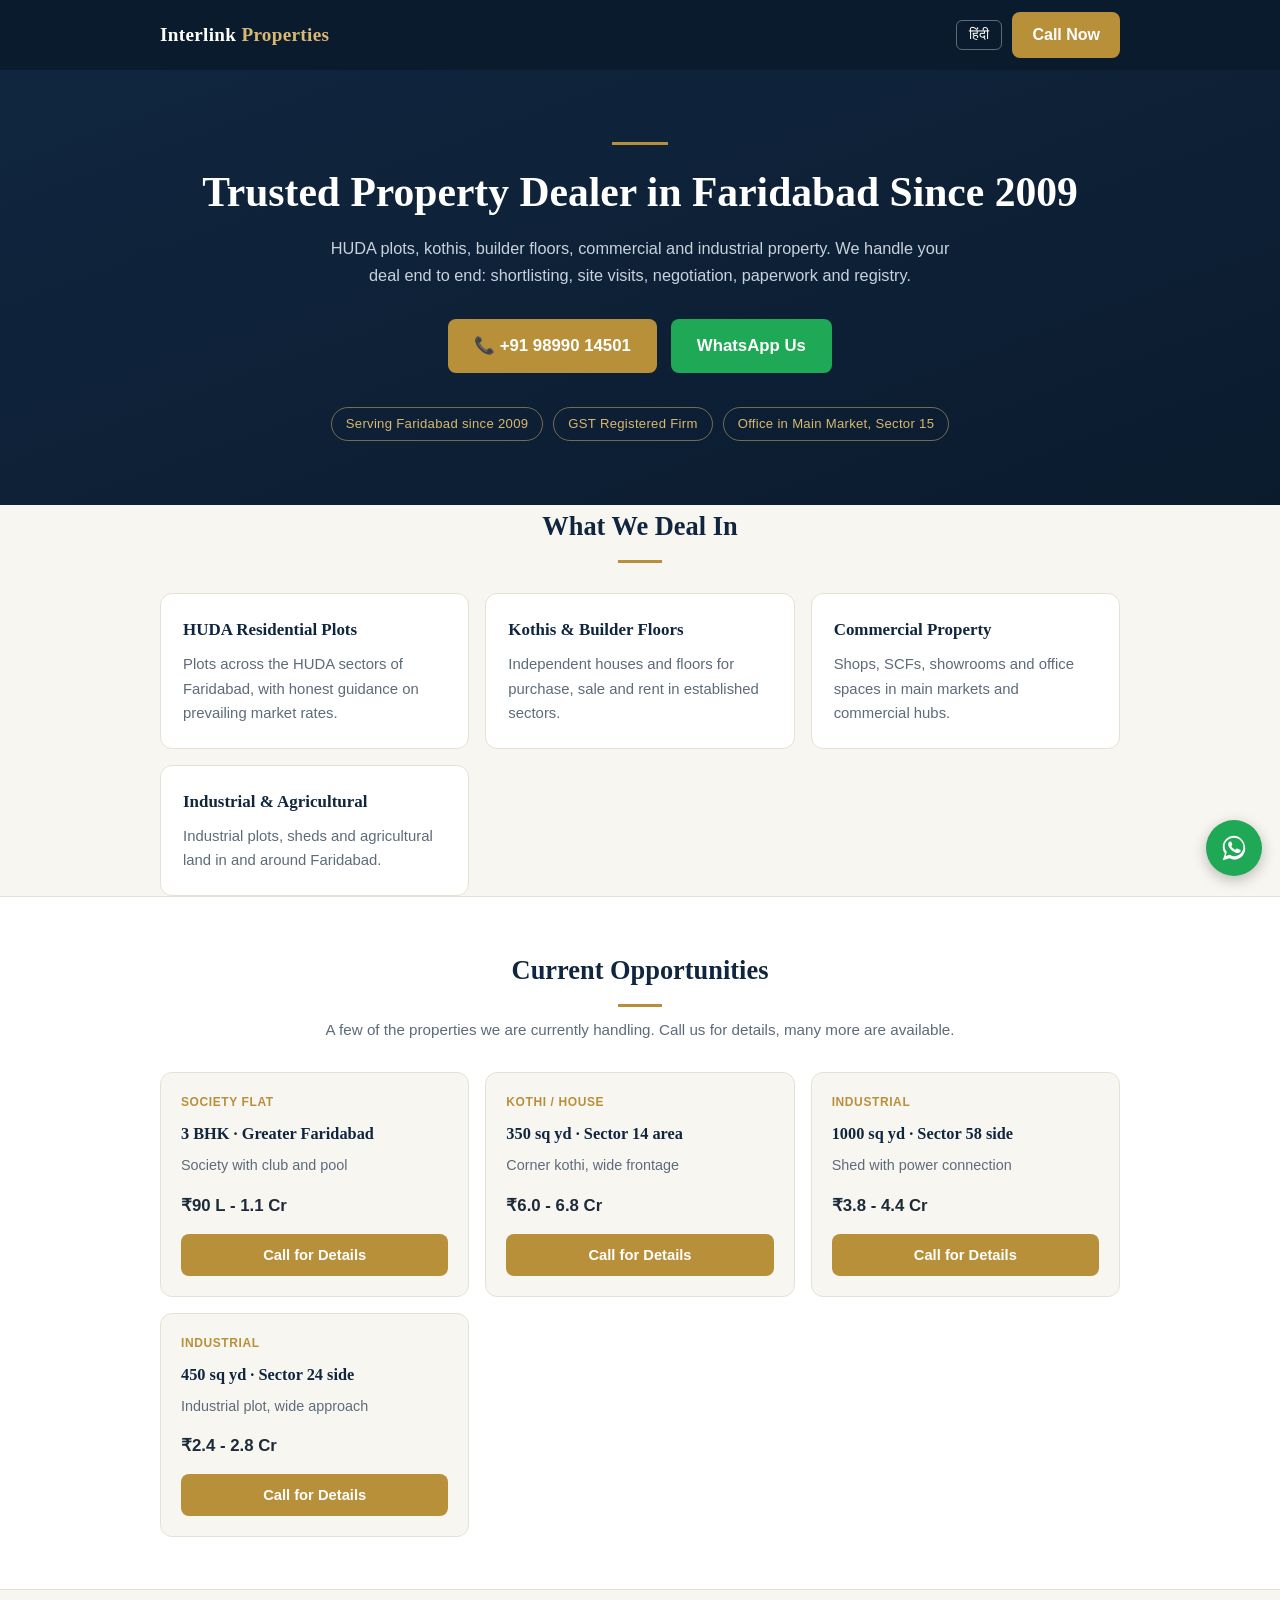
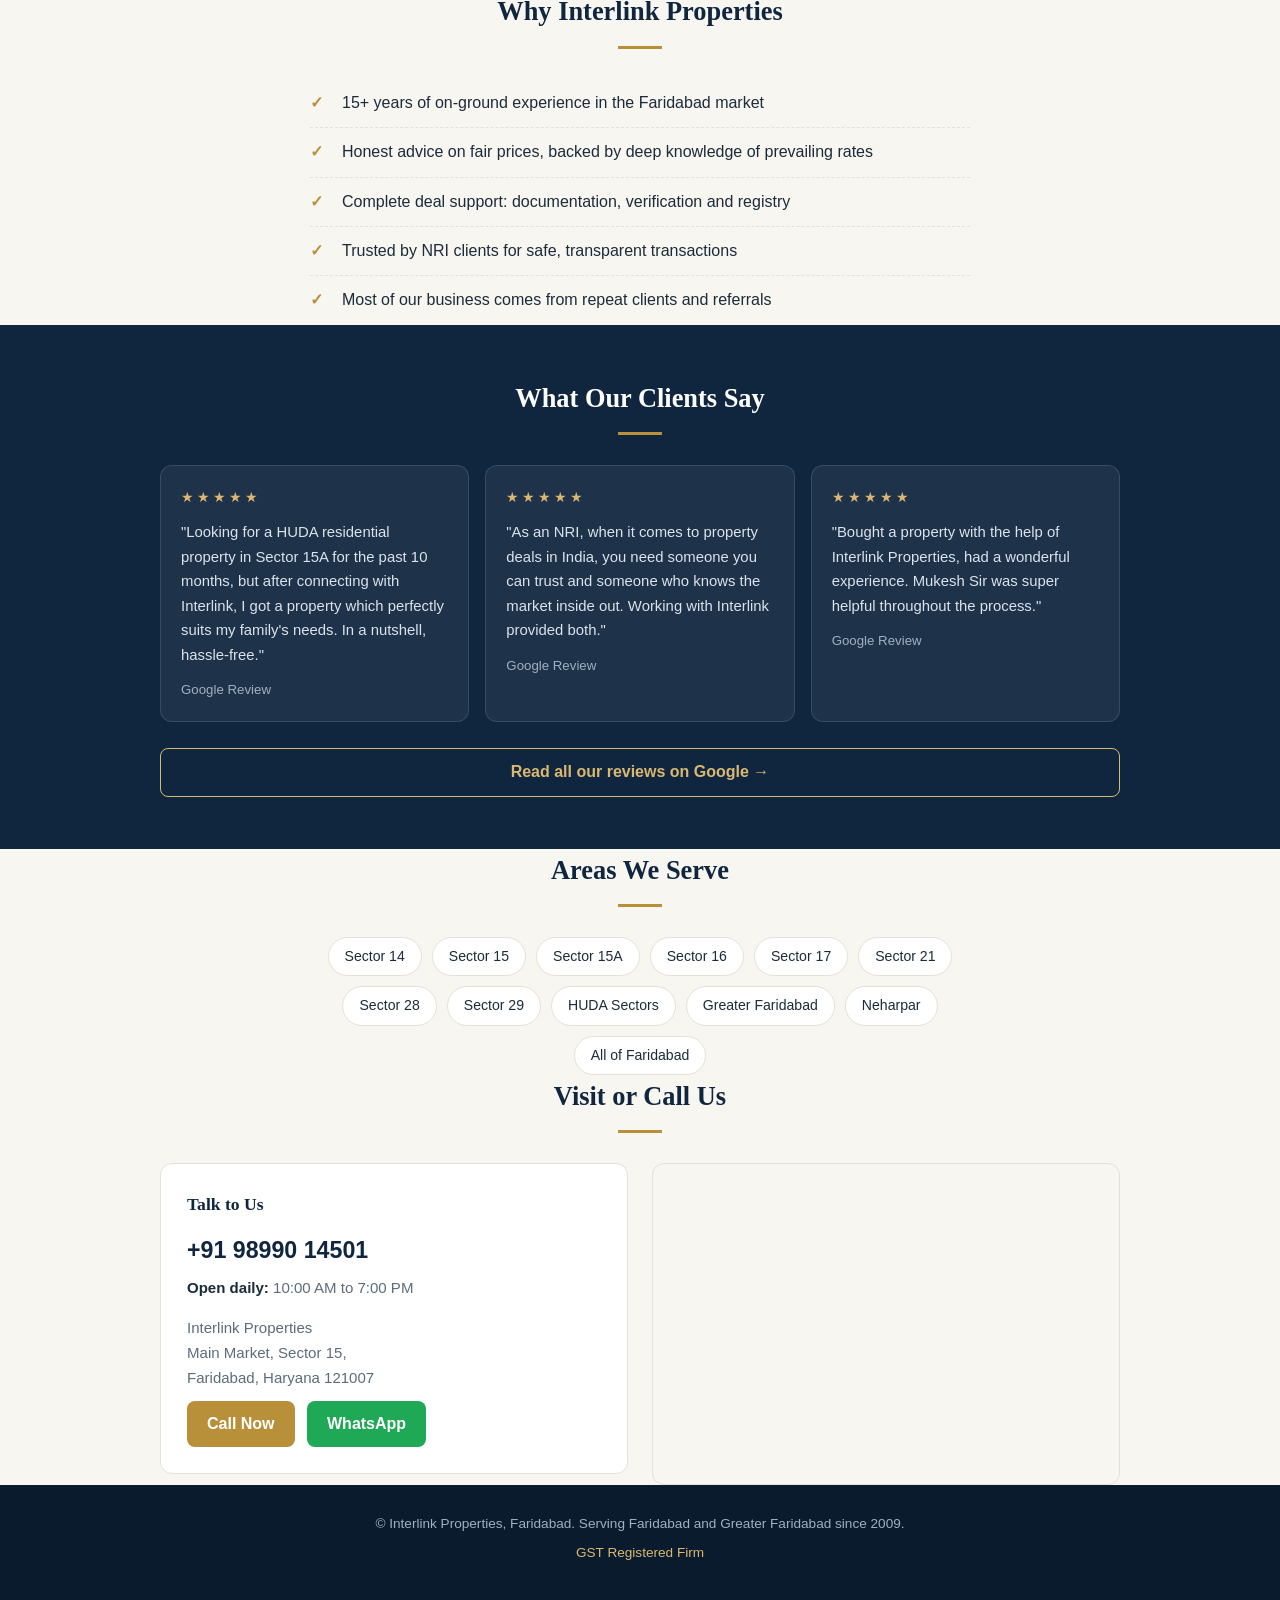
==== index.html @ 7ad45f89 "Add Interlink Properties landing page Static one-page site for the Faridabad property business, buil" ====
<!DOCTYPE html>
<html lang="en">
<head>
<meta charset="UTF-8">
<meta name="viewport" content="width=device-width, initial-scale=1.0">
<title>Interlink Properties | Trusted Property Dealer in Faridabad Since 2009</title>
<meta name="description" content="Interlink Properties, Main Market Sector 15, Faridabad. HUDA plots, kothis, builder floors, commercial and industrial property. Buying, selling and renting since 2009. Call +91 98990 14501.">
<script type="application/ld+json">
{
  "@context": "https://schema.org",
  "@type": "RealEstateAgent",
  "name": "Interlink Properties",
  "description": "Property dealer in Faridabad since 2009. HUDA plots, kothis, builder floors, commercial and industrial property.",
  "telephone": "+91-9899014501",
  "url": "https://interlinkproperties.in",
  "address": {
    "@type": "PostalAddress",
    "streetAddress": "Main Market, Sector 15",
    "addressLocality": "Faridabad",
    "addressRegion": "Haryana",
    "postalCode": "121007",
    "addressCountry": "IN"
  },
  "geo": { "@type": "GeoCoordinates", "latitude": 28.3880749, "longitude": 77.3139845 },
  "openingHours": "Mo-Su 10:00-19:00",
  "areaServed": "Faridabad",
  "foundingDate": "2009",
  "sameAs": [
    "https://www.facebook.com/InterlinkProp/",
    "https://www.google.com/maps/place/Interlink+Properties/@28.3880796,77.3114096,17z/data=!3m1!4b1!4m6!3m5!1s0x390cdc7d4375aaab:0xf8044a146d7694da!8m2!3d28.3880749!4d77.3139845!16s%2Fg%2F11l663hy3c"
  ]
}
</script>
<style>
  :root {
    --navy: #10263f;
    --navy-deep: #0b1b2e;
    --gold: #b9903a;
    --gold-soft: #d9b871;
    --bg: #f8f6f1;
    --card: #ffffff;
    --ink: #1c2b3a;
    --muted: #5d6b7a;
    --line: #e6e1d6;
    --wa: #1fa855;
  }
  * { margin: 0; padding: 0; box-sizing: border-box; }
  html { scroll-behavior: smooth; }
  body { font-family: -apple-system, BlinkMacSystemFont, "Segoe UI", Roboto, "Noto Sans", "Noto Sans Devanagari", sans-serif; color: var(--ink); background: var(--bg); line-height: 1.65; }
  h1, h2, h3, .brand { font-family: Georgia, "Times New Roman", "Noto Serif Devanagari", serif; }
  .wrap { max-width: 1000px; margin: 0 auto; padding: 0 20px; }

  /* Header */
  header.site { background: var(--navy-deep); padding: 12px 0; position: sticky; top: 0; z-index: 40; }
  header.site .wrap { display: flex; justify-content: space-between; align-items: center; gap: 10px; }
  .brand { color: #fff; font-size: 1.2rem; font-weight: 700; letter-spacing: 0.3px; }
  .brand span { color: var(--gold-soft); }
  .head-actions { display: flex; align-items: center; gap: 10px; }
  .lang-toggle { background: transparent; border: 1px solid rgba(255,255,255,0.35); color: #fff; border-radius: 6px; padding: 6px 12px; font-size: 0.85rem; cursor: pointer; }
  .lang-toggle:hover { border-color: var(--gold-soft); color: var(--gold-soft); }
  .btn { display: inline-block; text-decoration: none; font-weight: 600; border-radius: 8px; padding: 10px 20px; }
  .btn-gold { background: var(--gold); color: #fff; }
  .btn-gold:hover { background: #a67e2e; }
  .btn-outline { border: 1.5px solid var(--gold-soft); color: var(--gold-soft); }
  .btn-outline:hover { background: rgba(217,184,113,0.12); }
  .btn-wa { background: var(--wa); color: #fff; }
  .btn-wa:hover { background: #188a45; }

  /* Hero */
  .hero { background: linear-gradient(160deg, var(--navy) 0%, var(--navy-deep) 100%); color: #fff; padding: 72px 0 64px; text-align: center; }
  .hero .rule { width: 56px; height: 3px; background: var(--gold); margin: 0 auto 22px; }
  .hero h1 { font-size: clamp(1.7rem, 4.5vw, 2.6rem); line-height: 1.25; margin-bottom: 16px; font-weight: 700; }
  .hero p { color: #c8d2dd; max-width: 620px; margin: 0 auto 30px; font-size: 1.02rem; }
  .hero .cta-row { display: flex; gap: 14px; justify-content: center; flex-wrap: wrap; }
  .hero .cta-row .btn { font-size: 1.05rem; padding: 13px 26px; }
  .trust-chips { margin-top: 34px; display: flex; gap: 10px; justify-content: center; flex-wrap: wrap; }
  .chip { border: 1px solid rgba(217,184,113,0.5); color: var(--gold-soft); font-size: 0.82rem; padding: 5px 14px; border-radius: 999px; letter-spacing: 0.3px; }

  /* Sections */
  section { padding: 52px 0; }
  .sec-head { text-align: center; margin-bottom: 30px; }
  .sec-head h2 { font-size: 1.65rem; color: var(--navy); }
  .sec-head .rule { width: 44px; height: 3px; background: var(--gold); margin: 12px auto 0; }
  .sec-head p.sub { color: var(--muted); margin-top: 10px; font-size: 0.95rem; }

  .grid { display: grid; grid-template-columns: repeat(auto-fit, minmax(230px, 1fr)); gap: 16px; }
  .card { background: var(--card); border: 1px solid var(--line); border-radius: 12px; padding: 22px; }
  .card h3 { font-size: 1.06rem; margin-bottom: 8px; color: var(--navy); }
  .card p { font-size: 0.93rem; color: var(--muted); }

  /* Listings */
  .listings { background: var(--card); border-top: 1px solid var(--line); border-bottom: 1px solid var(--line); }
  .listing-card { background: var(--bg); border: 1px solid var(--line); border-radius: 12px; padding: 20px; display: flex; flex-direction: column; }
  .listing-card .tag { font-size: 0.75rem; font-weight: 700; letter-spacing: 0.6px; text-transform: uppercase; color: var(--gold); margin-bottom: 8px; }
  .listing-card h3 { font-size: 1.02rem; color: var(--navy); margin-bottom: 6px; }
  .listing-card .meta { font-size: 0.9rem; color: var(--muted); margin-bottom: 4px; }
  .listing-card .price { font-size: 1.05rem; font-weight: 700; color: var(--ink); margin: 10px 0 14px; }
  .listing-card .btn { margin-top: auto; text-align: center; font-size: 0.92rem; padding: 9px 14px; }

  /* Why us */
  .why ul { list-style: none; max-width: 660px; margin: 0 auto; }
  .why li { padding: 11px 0 11px 32px; position: relative; border-bottom: 1px dashed var(--line); }
  .why li:last-child { border-bottom: none; }
  .why li::before { content: "✓"; position: absolute; left: 0; color: var(--gold); font-weight: 700; }

  /* Reviews */
  .reviews { background: var(--navy); color: #fff; }
  .reviews .sec-head h2 { color: #fff; }
  .review-grid { display: grid; grid-template-columns: repeat(auto-fit, minmax(260px, 1fr)); gap: 16px; }
  .review { background: rgba(255,255,255,0.06); border: 1px solid rgba(255,255,255,0.12); border-radius: 12px; padding: 20px; font-size: 0.93rem; color: #dbe3ec; }
  .review .stars { color: var(--gold-soft); letter-spacing: 3px; margin-bottom: 10px; font-size: 0.9rem; }
  .review footer { margin-top: 12px; color: #9fb0c2; font-size: 0.83rem; }
  .reviews .all-link { display: block; text-align: center; margin-top: 26px; }

  /* Areas */
  .area-chips { display: flex; flex-wrap: wrap; gap: 10px; justify-content: center; max-width: 720px; margin: 0 auto; }
  .area-chips span { background: var(--card); border: 1px solid var(--line); border-radius: 999px; padding: 7px 16px; font-size: 0.88rem; color: var(--ink); }

  /* Contact */
  .contact-grid { display: grid; grid-template-columns: 1fr 1fr; gap: 24px; align-items: start; }
  @media (max-width: 720px) { .contact-grid { grid-template-columns: 1fr; } }
  .contact-card { background: var(--card); border: 1px solid var(--line); border-radius: 12px; padding: 26px; }
  .contact-card h3 { color: var(--navy); margin-bottom: 12px; font-size: 1.1rem; }
  .phone-big { font-size: 1.45rem; font-weight: 700; color: var(--navy); text-decoration: none; display: inline-block; margin-bottom: 6px; }
  .contact-card address { font-style: normal; color: var(--muted); font-size: 0.94rem; margin: 10px 0; }
  .hours { color: var(--muted); font-size: 0.94rem; margin-bottom: 16px; }
  .hours strong { color: var(--ink); }
  .map-frame { border: 1px solid var(--line); border-radius: 12px; overflow: hidden; }
  .map-frame iframe { display: block; width: 100%; height: 320px; border: 0; }

  /* Footer */
  footer.site-foot { background: var(--navy-deep); color: #9fb0c2; text-align: center; padding: 28px 0 40px; font-size: 0.85rem; }
  footer.site-foot .gst { color: var(--gold-soft); margin-top: 6px; }

  /* Floating WhatsApp */
  .wa-float { position: fixed; right: 18px; bottom: 84px; z-index: 50; width: 56px; height: 56px; border-radius: 50%; background: var(--wa); display: flex; align-items: center; justify-content: center; box-shadow: 0 4px 14px rgba(0,0,0,0.25); }
  .wa-float svg { width: 30px; height: 30px; fill: #fff; }
  @media (min-width: 721px) { .wa-float { bottom: 24px; } }

  /* Mobile sticky call bar */
  .sticky-bar { position: fixed; left: 0; right: 0; bottom: 0; z-index: 45; display: none; }
  @media (max-width: 720px) {
    .sticky-bar { display: flex; }
    body { padding-bottom: 58px; }
  }
  .sticky-bar a { flex: 1; text-align: center; padding: 15px 0; font-weight: 700; text-decoration: none; color: #fff; font-size: 0.98rem; }
  .sticky-bar .call { background: var(--navy); }
  .sticky-bar .wa { background: var(--wa); }
</style>
</head>
<body>

<header class="site">
  <div class="wrap">
    <div class="brand">Interlink <span>Properties</span></div>
    <div class="head-actions">
      <button class="lang-toggle" id="langToggle" aria-label="Switch language">हिंदी</button>
      <a class="btn btn-gold" href="tel:+919899014501" data-i18n="callNow">Call Now</a>
    </div>
  </div>
</header>

<section class="hero">
  <div class="wrap">
    <div class="rule"></div>
    <h1 data-i18n="heroTitle">Trusted Property Dealer in Faridabad Since 2009</h1>
    <p data-i18n="heroSub">HUDA plots, kothis, builder floors, commercial and industrial property. We handle your deal end to end: shortlisting, site visits, negotiation, paperwork and registry.</p>
    <div class="cta-row">
      <a class="btn btn-gold" href="tel:+919899014501">📞 +91 98990 14501</a>
      <a class="btn btn-wa" href="https://wa.me/919899014501?text=Hi%2C%20I%20am%20interested%20in%20a%20property%20in%20Faridabad." data-i18n="waBtn">WhatsApp Us</a>
    </div>
    <div class="trust-chips">
      <span class="chip" data-i18n="chipSince">Serving Faridabad since 2009</span>
      <span class="chip" data-i18n="chipGst">GST Registered Firm</span>
      <span class="chip" data-i18n="chipOffice">Office in Main Market, Sector 15</span>
    </div>
  </div>
</section>

<section class="wrap">
  <div class="sec-head">
    <h2 data-i18n="svcTitle">What We Deal In</h2>
    <div class="rule"></div>
  </div>
  <div class="grid">
    <div class="card"><h3 data-i18n="svc1">HUDA Residential Plots</h3><p data-i18n="svc1p">Plots across the HUDA sectors of Faridabad, with honest guidance on prevailing market rates.</p></div>
    <div class="card"><h3 data-i18n="svc2">Kothis &amp; Builder Floors</h3><p data-i18n="svc2p">Independent houses and floors for purchase, sale and rent in established sectors.</p></div>
    <div class="card"><h3 data-i18n="svc3">Commercial Property</h3><p data-i18n="svc3p">Shops, SCFs, showrooms and office spaces in main markets and commercial hubs.</p></div>
    <div class="card"><h3 data-i18n="svc4">Industrial &amp; Agricultural</h3><p data-i18n="svc4p">Industrial plots, sheds and agricultural land in and around Faridabad.</p></div>
  </div>
</section>

<section class="listings">
  <div class="wrap">
    <div class="sec-head">
      <h2 data-i18n="listTitle">Current Opportunities</h2>
      <div class="rule"></div>
      <p class="sub" data-i18n="listSub">A few of the properties we are currently handling. Call us for details, many more are available.</p>
    </div>
    <div class="grid" id="listingGrid">
      <noscript><p style="text-align:center;color:var(--muted)">Call +91 98990 14501 for our current properties.</p></noscript>
    </div>
  </div>
</section>

<section class="why wrap">
  <div class="sec-head">
    <h2 data-i18n="whyTitle">Why Interlink Properties</h2>
    <div class="rule"></div>
  </div>
  <ul>
    <li data-i18n="why1">15+ years of on-ground experience in the Faridabad market</li>
    <li data-i18n="why2">Honest advice on fair prices, backed by deep knowledge of prevailing rates</li>
    <li data-i18n="why3">Complete deal support: documentation, verification and registry</li>
    <li data-i18n="why4">Trusted by NRI clients for safe, transparent transactions</li>
    <li data-i18n="why5">Most of our business comes from repeat clients and referrals</li>
  </ul>
</section>

<section class="reviews">
  <div class="wrap">
    <div class="sec-head">
      <h2 data-i18n="revTitle">What Our Clients Say</h2>
      <div class="rule"></div>
    </div>
    <div class="review-grid">
      <div class="review">
        <div class="stars">★★★★★</div>
        <p>"Looking for a HUDA residential property in Sector 15A for the past 10 months, but after connecting with Interlink, I got a property which perfectly suits my family's needs. In a nutshell, hassle-free."</p>
        <footer data-i18n="revSrc">Google Review</footer>
      </div>
      <div class="review">
        <div class="stars">★★★★★</div>
        <p>"As an NRI, when it comes to property deals in India, you need someone you can trust and someone who knows the market inside out. Working with Interlink provided both."</p>
        <footer data-i18n="revSrc2">Google Review</footer>
      </div>
      <div class="review">
        <div class="stars">★★★★★</div>
        <p>"Bought a property with the help of Interlink Properties, had a wonderful experience. Mukesh Sir was super helpful throughout the process."</p>
        <footer data-i18n="revSrc3">Google Review</footer>
      </div>
    </div>
    <a class="all-link btn btn-outline" href="https://www.google.com/maps/place/Interlink+Properties/@28.3880796,77.3114096,17z/data=!3m1!4b1!4m6!3m5!1s0x390cdc7d4375aaab:0xf8044a146d7694da!8m2!3d28.3880749!4d77.3139845!16s%2Fg%2F11l663hy3c" data-i18n="revAll">Read all our reviews on Google →</a>
  </div>
</section>

<section class="wrap">
  <div class="sec-head">
    <h2 data-i18n="areaTitle">Areas We Serve</h2>
    <div class="rule"></div>
  </div>
  <div class="area-chips">
    <span>Sector 14</span><span>Sector 15</span><span>Sector 15A</span><span>Sector 16</span>
    <span>Sector 17</span><span>Sector 21</span><span>Sector 28</span><span>Sector 29</span>
    <span>HUDA Sectors</span><span data-i18n="areaGF">Greater Faridabad</span><span>Neharpar</span><span data-i18n="areaAll">All of Faridabad</span>
  </div>
</section>

<section class="wrap" id="contact">
  <div class="sec-head">
    <h2 data-i18n="conTitle">Visit or Call Us</h2>
    <div class="rule"></div>
  </div>
  <div class="contact-grid">
    <div class="contact-card">
      <h3 data-i18n="conTalk">Talk to Us</h3>
      <a class="phone-big" href="tel:+919899014501">+91 98990 14501</a>
      <div class="hours"><strong data-i18n="conHoursLbl">Open daily:</strong> <span data-i18n="conHours">10:00 AM to 7:00 PM</span></div>
      <address>
        Interlink Properties<br>
        Main Market, Sector 15,<br>
        Faridabad, Haryana 121007
      </address>
      <a class="btn btn-gold" href="tel:+919899014501" data-i18n="callNow2">Call Now</a>
      <a class="btn btn-wa" style="margin-left:8px" href="https://wa.me/919899014501?text=Hi%2C%20I%20am%20interested%20in%20a%20property%20in%20Faridabad." data-i18n="waBtn2">WhatsApp</a>
    </div>
    <div class="map-frame">
      <iframe title="Interlink Properties on Google Maps" loading="lazy" referrerpolicy="no-referrer-when-downgrade"
        src="https://maps.google.com/maps?q=Interlink%20Properties%20Sector%2015%20Faridabad&z=16&output=embed"></iframe>
    </div>
  </div>
</section>

<footer class="site-foot">
  <div class="wrap">
    <div data-i18n="footLine">© Interlink Properties, Faridabad. Serving Faridabad and Greater Faridabad since 2009.</div>
    <!-- Add GSTIN below once Himank provides it, e.g. GSTIN: 06XXXXX1234X1XX -->
    <div class="gst" data-i18n="footGst">GST Registered Firm</div>
  </div>
</footer>

<a class="wa-float" aria-label="Chat on WhatsApp" href="https://wa.me/919899014501?text=Hi%2C%20I%20am%20interested%20in%20a%20property%20in%20Faridabad.">
  <svg viewBox="0 0 32 32"><path d="M16 3C9.4 3 4 8.3 4 14.9c0 2.6.8 5 2.3 7L4 29l7.3-2.2c1.9 1 3.9 1.5 4.7 1.5 6.6 0 12-5.3 12-11.9S22.6 3 16 3zm0 21.8c-.7 0-2.5-.4-4.2-1.4l-.5-.3-4.3 1.3 1.3-4.1-.3-.5c-1.3-1.7-2-3.8-2-5.9C6 9.4 10.5 5 16 5s10 4.4 10 9.9-4.5 9.9-10 9.9zm5.5-7.4c-.3-.2-1.8-.9-2-1-.3-.1-.5-.2-.7.2-.2.3-.8 1-.9 1.1-.2.2-.3.2-.6.1-.3-.2-1.3-.5-2.4-1.5-.9-.8-1.5-1.8-1.7-2.1-.2-.3 0-.5.1-.6l.5-.6c.2-.2.2-.3.3-.5.1-.2 0-.4 0-.6-.1-.2-.7-1.7-1-2.3-.2-.6-.5-.5-.7-.5h-.6c-.2 0-.6.1-.9.4-.3.3-1.1 1.1-1.1 2.7s1.2 3.1 1.3 3.3c.2.2 2.3 3.6 5.7 5 .8.3 1.4.6 1.9.7.8.3 1.5.2 2.1.1.6-.1 1.8-.8 2.1-1.5.3-.7.3-1.3.2-1.5-.1-.1-.3-.2-.6-.4z"/></svg>
</a>

<div class="sticky-bar">
  <a class="call" href="tel:+919899014501" data-i18n="stickyCall">📞 Call Now</a>
  <a class="wa" href="https://wa.me/919899014501?text=Hi%2C%20I%20am%20interested%20in%20a%20property%20in%20Faridabad." data-i18n="stickyWa">WhatsApp</a>
</div>

<script>
// ---------- Listings ----------
// SAMPLE INVENTORY: replace these 20 entries with vague versions of real
// current listings before going live. Keep them non-identifiable on purpose:
// general area only, size and price as ranges, no plot numbers or exact roads.
const LISTINGS = [
  { t: "plot",  size: "250 sq yd",   area: "Sector 15 area",        price: "₹2.7 - 3.0 Cr",  hook_en: "Corner plot, park facing",            hook_hi: "कॉर्नर प्लॉट, पार्क के सामने" },
  { t: "plot",  size: "300 sq yd",   area: "Sector 16 area",        price: "₹3.2 - 3.6 Cr",  hook_en: "Wide road, east facing",              hook_hi: "चौड़ी सड़क, पूर्वमुखी" },
  { t: "plot",  size: "160 sq yd",   area: "Sector 21 area",        price: "₹1.4 - 1.6 Cr",  hook_en: "Near market and school",              hook_hi: "मार्केट और स्कूल के पास" },
  { t: "plot",  size: "500 sq yd",   area: "Sector 17 area",        price: "₹5.0 - 5.6 Cr",  hook_en: "Prime block, clear title",            hook_hi: "प्राइम ब्लॉक, साफ़ टाइटल" },
  { t: "plot",  size: "200 sq yd",   area: "Greater Faridabad",     price: "₹95 L - 1.1 Cr", hook_en: "Developing sector, good appreciation", hook_hi: "विकसित होता सेक्टर, अच्छी ग्रोथ" },
  { t: "kothi", size: "250 sq yd",   area: "Sector 15A area",       price: "₹4.2 - 4.8 Cr",  hook_en: "Well maintained, double storey",      hook_hi: "अच्छी हालत, डबल स्टोरी" },
  { t: "kothi", size: "350 sq yd",   area: "Sector 14 area",        price: "₹6.0 - 6.8 Cr",  hook_en: "Corner kothi, wide frontage",         hook_hi: "कॉर्नर कोठी, चौड़ा फ्रंट" },
  { t: "kothi", size: "160 sq yd",   area: "Sector 29 area",        price: "₹2.1 - 2.4 Cr",  hook_en: "Ready to move, near park",            hook_hi: "रेडी टू मूव, पार्क के पास" },
  { t: "floor", size: "3 BHK",       area: "Sector 15 area",        price: "₹1.1 - 1.3 Cr",  hook_en: "First floor, car parking",            hook_hi: "पहली मंज़िल, कार पार्किंग" },
  { t: "floor", size: "3 BHK",      area: "Sector 16 area",        price: "₹1.2 - 1.4 Cr",  hook_en: "New construction, lift",              hook_hi: "नया निर्माण, लिफ्ट" },
  { t: "floor", size: "2 BHK",       area: "Sector 21 area",        price: "₹70 - 85 L",     hook_en: "Gated street, sunny floor",           hook_hi: "गेटेड गली, हवादार फ्लोर" },
  { t: "flat",  size: "3 BHK",       area: "Greater Faridabad",     price: "₹90 L - 1.1 Cr", hook_en: "Society with club and pool",          hook_hi: "क्लब और पूल वाली सोसाइटी" },
  { t: "flat",  size: "2 BHK",       area: "Neharpar",              price: "₹55 - 65 L",     hook_en: "Ready possession, near school",       hook_hi: "रेडी पज़ेशन, स्कूल के पास" },
  { t: "shop",  size: "SCF",         area: "HUDA Market area",      price: "₹1.8 - 2.2 Cr",  hook_en: "Running market, good footfall",       hook_hi: "चालू मार्केट, अच्छी ग्राहकी" },
  { t: "shop",  size: "Booth",       area: "Sector 15 Market",      price: "₹80 - 95 L",     hook_en: "Main lane, rental income",            hook_hi: "मेन लेन, किराया आय" },
  { t: "shop",  size: "Showroom",    area: "Mathura Road side",     price: "₹3.5 - 4.0 Cr",  hook_en: "Highway visibility",                  hook_hi: "हाईवे से दिखने वाला" },
  { t: "ind",   size: "450 sq yd",   area: "Sector 24 side",        price: "₹2.4 - 2.8 Cr",  hook_en: "Industrial plot, wide approach",      hook_hi: "इंडस्ट्रियल प्लॉट, चौड़ा रास्ता" },
  { t: "ind",   size: "1000 sq yd",  area: "Sector 58 side",        price: "₹3.8 - 4.4 Cr",  hook_en: "Shed with power connection",          hook_hi: "बिजली कनेक्शन के साथ शेड" },
  { t: "rent",  size: "3 BHK floor", area: "Sector 15 area",        price: "₹28 - 34 K/mo",  hook_en: "Family floor, near market",           hook_hi: "फैमिली फ्लोर, मार्केट के पास" },
  { t: "rent",  size: "Shop",        area: "Sector 28 Metro side",  price: "₹45 - 60 K/mo",  hook_en: "Near metro station",                  hook_hi: "मेट्रो स्टेशन के पास" }
];

const TYPE_LABELS = {
  plot:  { en: "HUDA Residential Plot", hi: "हुडा रिहायशी प्लॉट" },
  kothi: { en: "Kothi / House",         hi: "कोठी / मकान" },
  floor: { en: "Builder Floor",         hi: "बिल्डर फ्लोर" },
  flat:  { en: "Society Flat",          hi: "सोसाइटी फ्लैट" },
  shop:  { en: "Commercial",            hi: "कमर्शियल" },
  ind:   { en: "Industrial",            hi: "इंडस्ट्रियल" },
  rent:  { en: "For Rent",              hi: "किराये के लिए" }
};

// ---------- Translations ----------
const I18N = {
  en: {
    callNow: "Call Now", callNow2: "Call Now", waBtn: "WhatsApp Us", waBtn2: "WhatsApp",
    heroTitle: "Trusted Property Dealer in Faridabad Since 2009",
    heroSub: "HUDA plots, kothis, builder floors, commercial and industrial property. We handle your deal end to end: shortlisting, site visits, negotiation, paperwork and registry.",
    chipSince: "Serving Faridabad since 2009", chipGst: "GST Registered Firm", chipOffice: "Office in Main Market, Sector 15",
    svcTitle: "What We Deal In",
    svc1: "HUDA Residential Plots", svc1p: "Plots across the HUDA sectors of Faridabad, with honest guidance on prevailing market rates.",
    svc2: "Kothis & Builder Floors", svc2p: "Independent houses and floors for purchase, sale and rent in established sectors.",
    svc3: "Commercial Property", svc3p: "Shops, SCFs, showrooms and office spaces in main markets and commercial hubs.",
    svc4: "Industrial & Agricultural", svc4p: "Industrial plots, sheds and agricultural land in and around Faridabad.",
    listTitle: "Current Opportunities",
    listSub: "A few of the properties we are currently handling. Call us for details, many more are available.",
    listCta: "Call for Details",
    whyTitle: "Why Interlink Properties",
    why1: "15+ years of on-ground experience in the Faridabad market",
    why2: "Honest advice on fair prices, backed by deep knowledge of prevailing rates",
    why3: "Complete deal support: documentation, verification and registry",
    why4: "Trusted by NRI clients for safe, transparent transactions",
    why5: "Most of our business comes from repeat clients and referrals",
    revTitle: "What Our Clients Say", revSrc: "Google Review", revSrc2: "Google Review", revSrc3: "Google Review",
    revAll: "Read all our reviews on Google →",
    areaTitle: "Areas We Serve", areaGF: "Greater Faridabad", areaAll: "All of Faridabad",
    conTitle: "Visit or Call Us", conTalk: "Talk to Us", conHoursLbl: "Open daily:", conHours: "10:00 AM to 7:00 PM",
    footLine: "© Interlink Properties, Faridabad. Serving Faridabad and Greater Faridabad since 2009.",
    footGst: "GST Registered Firm",
    stickyCall: "📞 Call Now", stickyWa: "WhatsApp"
  },
  hi: {
    callNow: "अभी कॉल करें", callNow2: "अभी कॉल करें", waBtn: "व्हाट्सऐप करें", waBtn2: "व्हाट्सऐप",
    heroTitle: "फरीदाबाद में 2009 से भरोसेमंद प्रॉपर्टी डीलर",
    heroSub: "हुडा प्लॉट, कोठी, बिल्डर फ्लोर, कमर्शियल और इंडस्ट्रियल प्रॉपर्टी। शॉर्टलिस्टिंग से लेकर साइट विज़िट, मोल-भाव, कागज़ात और रजिस्ट्री तक, आपकी डील की पूरी ज़िम्मेदारी हमारी।",
    chipSince: "2009 से फरीदाबाद की सेवा में", chipGst: "GST रजिस्टर्ड फर्म", chipOffice: "ऑफिस: मेन मार्केट, सेक्टर 15",
    svcTitle: "हम क्या करते हैं",
    svc1: "हुडा रिहायशी प्लॉट", svc1p: "फरीदाबाद के हुडा सेक्टरों में प्लॉट, बाज़ार भाव की सही और ईमानदार सलाह के साथ।",
    svc2: "कोठी और बिल्डर फ्लोर", svc2p: "जाने-माने सेक्टरों में मकान और फ्लोर, खरीदने, बेचने और किराये के लिए।",
    svc3: "कमर्शियल प्रॉपर्टी", svc3p: "मेन मार्केट और कमर्शियल हब में दुकानें, SCF, शोरूम और ऑफिस स्पेस।",
    svc4: "इंडस्ट्रियल और एग्रीकल्चरल", svc4p: "फरीदाबाद और आसपास इंडस्ट्रियल प्लॉट, शेड और कृषि भूमि।",
    listTitle: "उपलब्ध प्रॉपर्टी",
    listSub: "कुछ प्रॉपर्टी जो अभी हमारे पास हैं। जानकारी के लिए कॉल करें, और भी कई उपलब्ध हैं।",
    listCta: "जानकारी के लिए कॉल करें",
    whyTitle: "इंटरलिंक प्रॉपर्टीज़ ही क्यों",
    why1: "फरीदाबाद मार्केट में 15+ साल का ज़मीनी अनुभव",
    why2: "बाज़ार भाव की गहरी समझ के साथ सही कीमत की ईमानदार सलाह",
    why3: "पूरी डील में साथ: कागज़ात, जांच और रजिस्ट्री",
    why4: "NRI ग्राहकों का भरोसा, सुरक्षित और पारदर्शी सौदे",
    why5: "हमारा ज़्यादातर काम पुराने ग्राहकों और उनकी सिफारिश से आता है",
    revTitle: "हमारे ग्राहक क्या कहते हैं", revSrc: "गूगल रिव्यू", revSrc2: "गूगल रिव्यू", revSrc3: "गूगल रिव्यू",
    revAll: "गूगल पर सभी रिव्यू पढ़ें →",
    areaTitle: "हमारे कार्यक्षेत्र", areaGF: "ग्रेटर फरीदाबाद", areaAll: "पूरा फरीदाबाद",
    conTitle: "मिलें या कॉल करें", conTalk: "हमसे बात करें", conHoursLbl: "रोज़ खुला:", conHours: "सुबह 10 बजे से शाम 7 बजे तक",
    footLine: "© इंटरलिंक प्रॉपर्टीज़, फरीदाबाद। 2009 से फरीदाबाद और ग्रेटर फरीदाबाद की सेवा में।",
    footGst: "GST रजिस्टर्ड फर्म",
    stickyCall: "📞 अभी कॉल करें", stickyWa: "व्हाट्सऐप"
  }
};

let lang = localStorage.getItem("ilp-lang") || "en";
let shown = [];

function pickListings() {
  const idx = [...LISTINGS.keys()];
  for (let i = idx.length - 1; i > 0; i--) {
    const j = Math.floor(Math.random() * (i + 1));
    [idx[i], idx[j]] = [idx[j], idx[i]];
  }
  shown = idx.slice(0, 4).map(i => LISTINGS[i]);
}

function renderListings() {
  const grid = document.getElementById("listingGrid");
  grid.innerHTML = shown.map(l => `
    <div class="listing-card">
      <div class="tag">${TYPE_LABELS[l.t][lang]}</div>
      <h3>${l.size} · ${l.area}</h3>
      <div class="meta">${lang === "hi" ? l.hook_hi : l.hook_en}</div>
      <div class="price">${l.price}</div>
      <a class="btn btn-gold" href="tel:+919899014501">${I18N[lang].listCta}</a>
    </div>`).join("");
}

function applyLang() {
  document.documentElement.lang = lang;
  document.querySelectorAll("[data-i18n]").forEach(el => {
    const key = el.getAttribute("data-i18n");
    if (I18N[lang][key]) el.textContent = I18N[lang][key];
  });
  document.getElementById("langToggle").textContent = lang === "en" ? "हिंदी" : "English";
  renderListings();
  localStorage.setItem("ilp-lang", lang);
}

document.getElementById("langToggle").addEventListener("click", () => {
  lang = lang === "en" ? "hi" : "en";
  applyLang();
});

pickListings();
applyLang();
</script>

</body>
</html>
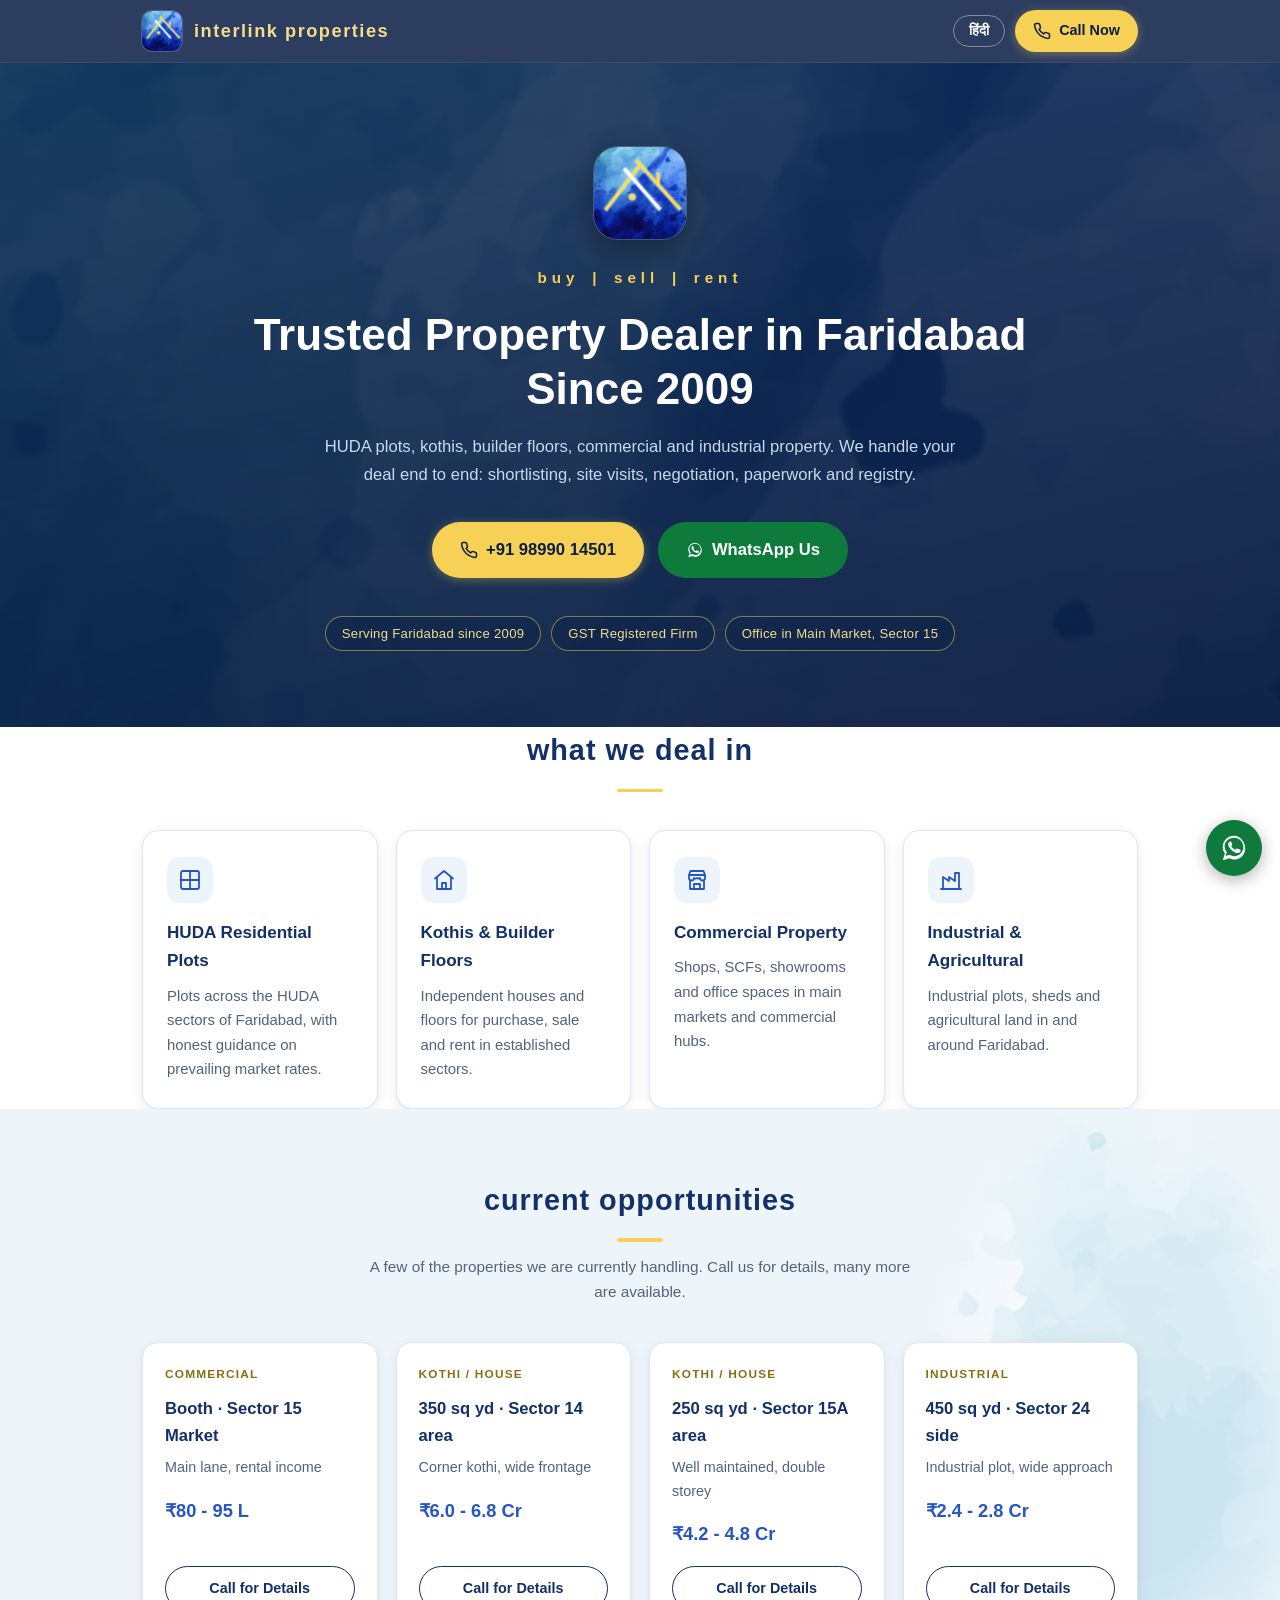
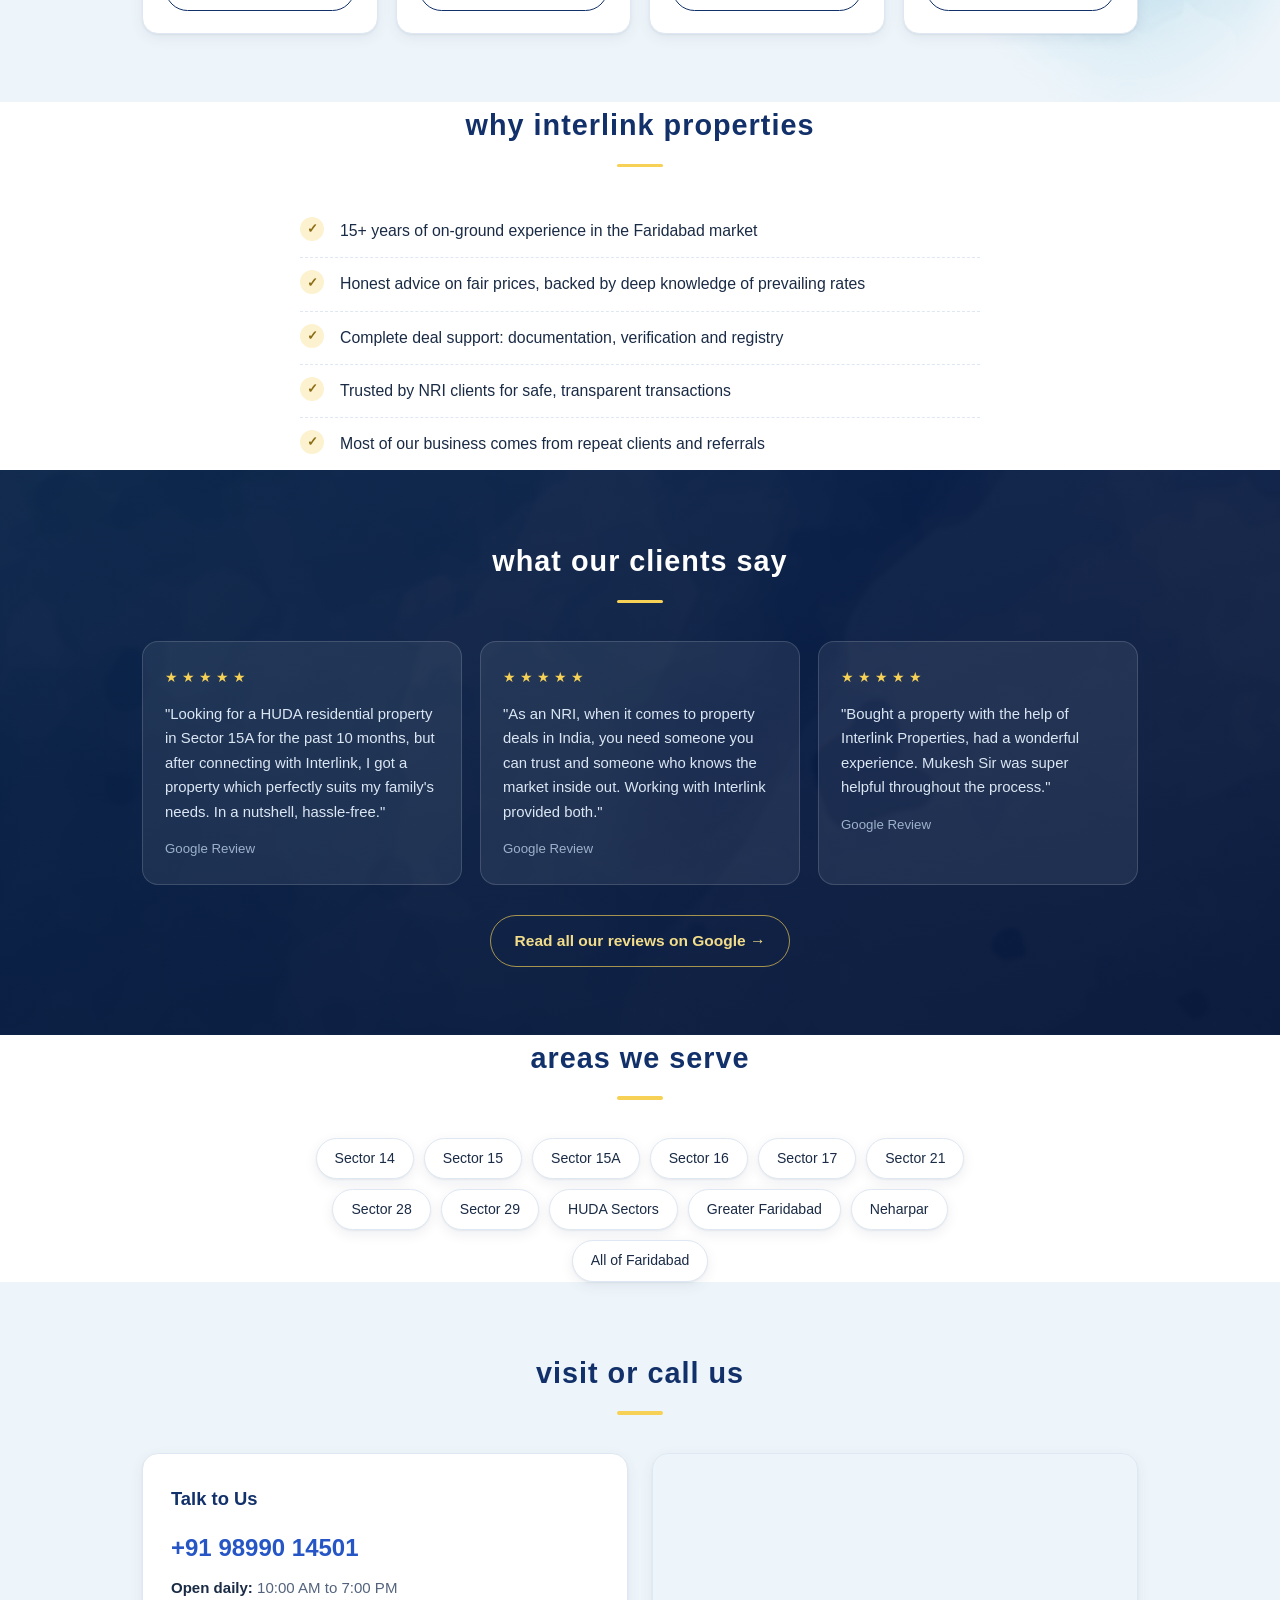
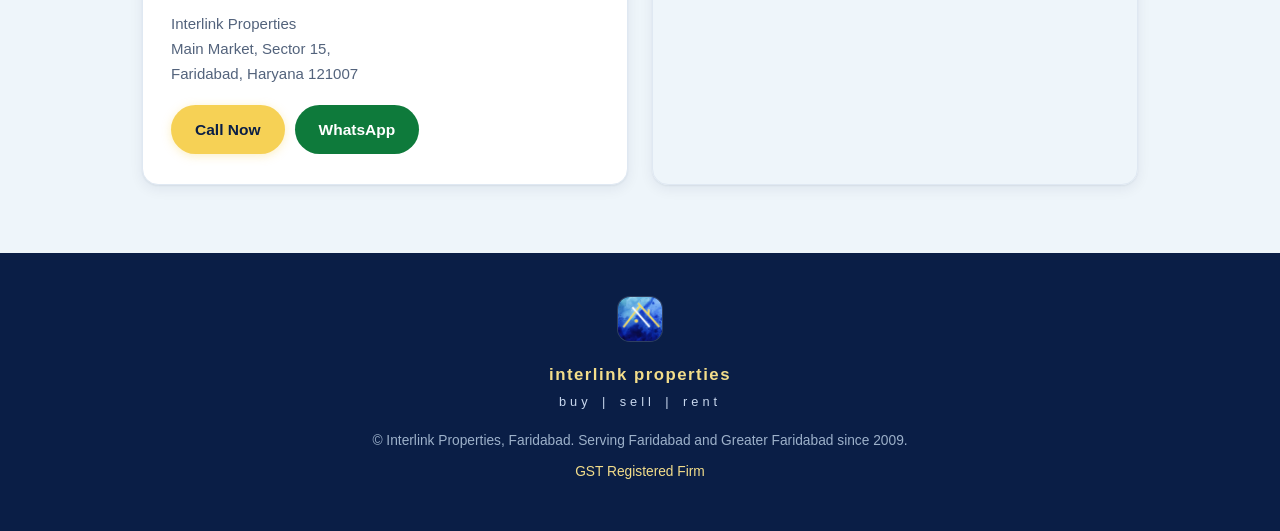
==== commit 75098481: "Restyle site around brand watercolour theme, Lighthouse 100s Rebuild the visual design from the bran" ====
--- a/index.html
+++ b/index.html
@@ -5,6 +5,20 @@
 <meta name="viewport" content="width=device-width, initial-scale=1.0">
 <title>Interlink Properties | Trusted Property Dealer in Faridabad Since 2009</title>
 <meta name="description" content="Interlink Properties, Main Market Sector 15, Faridabad. HUDA plots, kothis, builder floors, commercial and industrial property. Buying, selling and renting since 2009. Call +91 98990 14501.">
+<meta name="theme-color" content="#0a1e46">
+<link rel="canonical" href="https://interlinkproperties.in/">
+<link rel="icon" type="image/png" sizes="64x64" href="assets/favicon-64.png">
+<link rel="apple-touch-icon" href="assets/apple-touch-icon.png">
+<meta property="og:type" content="website">
+<meta property="og:title" content="Interlink Properties | Trusted Property Dealer in Faridabad Since 2009">
+<meta property="og:description" content="HUDA plots, kothis, builder floors, commercial and industrial property in Faridabad. Buying, selling and renting since 2009.">
+<meta property="og:url" content="https://interlinkproperties.in/">
+<meta property="og:image" content="https://interlinkproperties.in/assets/og-image.jpg">
+<meta property="og:image:width" content="1200">
+<meta property="og:image:height" content="630">
+<meta name="twitter:card" content="summary_large_image">
+<link rel="preload" as="font" type="font/woff2" href="assets/fonts/quicksand-latin.woff2" crossorigin>
+<link rel="preload" as="image" href="assets/wc-deep.jpg">
 <script type="application/ld+json">
 {
   "@context": "https://schema.org",
@@ -13,6 +27,8 @@
   "description": "Property dealer in Faridabad since 2009. HUDA plots, kothis, builder floors, commercial and industrial property.",
   "telephone": "+91-9899014501",
   "url": "https://interlinkproperties.in",
+  "logo": "https://interlinkproperties.in/assets/logo-192.jpg",
+  "image": "https://interlinkproperties.in/assets/og-image.jpg",
   "address": {
     "@type": "PostalAddress",
     "streetAddress": "Main Market, Sector 15",
@@ -32,142 +48,202 @@
 }
 </script>
 <style>
+  /* Brand theme: blue watercolour, golden yellow, white. Sourced from logo.jpg + visiting card. */
+  @font-face {
+    font-family: 'Quicksand';
+    font-style: normal;
+    font-weight: 300 700;
+    font-display: swap;
+    src: url('assets/fonts/quicksand-latin.woff2') format('woff2');
+    unicode-range: U+0000-00FF, U+0131, U+0152-0153, U+02BB-02BC, U+02C6, U+02DA, U+02DC, U+0304, U+0308, U+0329, U+2000-206F, U+20AC, U+2122, U+2191, U+2193, U+2212, U+2215, U+FEFF, U+FFFD;
+  }
   :root {
-    --navy: #10263f;
-    --navy-deep: #0b1b2e;
-    --gold: #b9903a;
-    --gold-soft: #d9b871;
-    --bg: #f8f6f1;
+    --navy-deep: #0a1e46;
+    --navy: #123069;
+    --blue: #2656c5;
+    --teal: #5fb2d0;
+    --gold: #f6d155;
+    --gold-soft: #f3dd8a;
+    --gold-ink: #8a6d14;
+    --pale: #eef5fa;
     --card: #ffffff;
-    --ink: #1c2b3a;
-    --muted: #5d6b7a;
-    --line: #e6e1d6;
-    --wa: #1fa855;
+    --ink: #1a2b45;
+    --muted: #53637c;
+    --line: #dfe8f2;
+    --wa: #0e7a3b;
+    --shadow-sm: 0 1px 2px rgba(10,30,70,.06), 0 4px 14px rgba(10,30,70,.07);
+    --shadow-md: 0 2px 4px rgba(10,30,70,.08), 0 12px 28px rgba(10,30,70,.13);
+    --radius: 16px;
+    --display: 'Quicksand', -apple-system, BlinkMacSystemFont, "Segoe UI", Roboto, "Noto Sans", "Noto Sans Devanagari", sans-serif;
   }
   * { margin: 0; padding: 0; box-sizing: border-box; }
   html { scroll-behavior: smooth; }
-  body { font-family: -apple-system, BlinkMacSystemFont, "Segoe UI", Roboto, "Noto Sans", "Noto Sans Devanagari", sans-serif; color: var(--ink); background: var(--bg); line-height: 1.65; }
-  h1, h2, h3, .brand { font-family: Georgia, "Times New Roman", "Noto Serif Devanagari", serif; }
-  .wrap { max-width: 1000px; margin: 0 auto; padding: 0 20px; }
+  body { font-family: -apple-system, BlinkMacSystemFont, "Segoe UI", Roboto, "Noto Sans", "Noto Sans Devanagari", sans-serif; color: var(--ink); background: #ffffff; line-height: 1.65; }
+  h1, h2, h3 { font-family: var(--display); }
+  .wrap { max-width: 1040px; margin: 0 auto; padding: 0 22px; }
+  :focus-visible { outline: 3px solid var(--teal); outline-offset: 2px; border-radius: 4px; }
+
+  /* Buttons */
+  .btn { display: inline-flex; align-items: center; justify-content: center; gap: 8px; text-decoration: none; font-family: var(--display); font-weight: 600; font-size: 0.97rem; border-radius: 999px; padding: 12px 24px; transition: transform .18s ease, box-shadow .18s ease, background-color .18s ease, color .18s ease; }
+  .btn:hover { transform: translateY(-1px); }
+  .btn svg { width: 18px; height: 18px; flex: none; }
+  .btn-gold { background: var(--gold); color: var(--navy-deep); box-shadow: 0 2px 10px rgba(246,209,85,.35); }
+  .btn-gold:hover { background: #f8da6f; box-shadow: 0 4px 16px rgba(246,209,85,.5); }
+  .btn-wa { background: var(--wa); color: #fff; }
+  .btn-wa:hover { background: #0c6a33; }
+  .btn-line { border: 1.5px solid var(--navy); color: var(--navy); background: transparent; }
+  .btn-line:hover { background: var(--navy); color: #fff; }
+  .btn-ghost { border: 1.5px solid rgba(246,209,85,.65); color: var(--gold-soft); background: transparent; }
+  .btn-ghost:hover { background: rgba(246,209,85,.12); }
 
   /* Header */
-  header.site { background: var(--navy-deep); padding: 12px 0; position: sticky; top: 0; z-index: 40; }
+  header.site { position: sticky; top: 0; z-index: 40; background: rgba(10,30,70,.86); backdrop-filter: saturate(150%) blur(12px); -webkit-backdrop-filter: saturate(150%) blur(12px); border-bottom: 1px solid rgba(255,255,255,.08); padding: 10px 0; }
   header.site .wrap { display: flex; justify-content: space-between; align-items: center; gap: 10px; }
-  .brand { color: #fff; font-size: 1.2rem; font-weight: 700; letter-spacing: 0.3px; }
-  .brand span { color: var(--gold-soft); }
+  .brand { display: flex; align-items: center; gap: 12px; text-decoration: none; }
+  .brand img { width: 40px; height: 40px; border-radius: 10px; display: block; box-shadow: 0 0 0 1px rgba(255,255,255,.18); }
+  .brand .name { font-family: var(--display); color: var(--gold-soft); font-size: 1.14rem; font-weight: 600; letter-spacing: 1.5px; white-space: nowrap; }
   .head-actions { display: flex; align-items: center; gap: 10px; }
-  .lang-toggle { background: transparent; border: 1px solid rgba(255,255,255,0.35); color: #fff; border-radius: 6px; padding: 6px 12px; font-size: 0.85rem; cursor: pointer; }
+  .lang-toggle { font-family: var(--display); background: transparent; border: 1.5px solid rgba(255,255,255,.4); color: #fff; border-radius: 999px; padding: 7px 15px; font-size: 0.85rem; font-weight: 600; cursor: pointer; transition: border-color .18s ease, color .18s ease; }
   .lang-toggle:hover { border-color: var(--gold-soft); color: var(--gold-soft); }
-  .btn { display: inline-block; text-decoration: none; font-weight: 600; border-radius: 8px; padding: 10px 20px; }
-  .btn-gold { background: var(--gold); color: #fff; }
-  .btn-gold:hover { background: #a67e2e; }
-  .btn-outline { border: 1.5px solid var(--gold-soft); color: var(--gold-soft); }
-  .btn-outline:hover { background: rgba(217,184,113,0.12); }
-  .btn-wa { background: var(--wa); color: #fff; }
-  .btn-wa:hover { background: #188a45; }
+  header.site .btn { padding: 9px 18px; font-size: 0.9rem; }
+  @media (max-width: 480px) { .brand .name { font-size: 0.98rem; letter-spacing: 1px; } header.site .btn span { display: none; } header.site .btn { padding: 9px 12px; } }
 
   /* Hero */
-  .hero { background: linear-gradient(160deg, var(--navy) 0%, var(--navy-deep) 100%); color: #fff; padding: 72px 0 64px; text-align: center; }
-  .hero .rule { width: 56px; height: 3px; background: var(--gold); margin: 0 auto 22px; }
-  .hero h1 { font-size: clamp(1.7rem, 4.5vw, 2.6rem); line-height: 1.25; margin-bottom: 16px; font-weight: 700; }
-  .hero p { color: #c8d2dd; max-width: 620px; margin: 0 auto 30px; font-size: 1.02rem; }
+  .hero { position: relative; background-color: var(--navy-deep); background-image: linear-gradient(165deg, rgba(9,26,64,.72) 0%, rgba(7,20,52,.86) 100%), url('assets/wc-deep.jpg'); background-size: cover; background-position: center; color: #fff; padding: 84px 0 76px; text-align: center; }
+  .hero .mark { width: 92px; height: 92px; border-radius: 24px; margin: 0 auto 26px; display: block; box-shadow: 0 0 0 1px rgba(255,255,255,.2), 0 10px 30px rgba(0,0,0,.35); }
+  .hero .tagline { font-family: var(--display); color: var(--gold); font-weight: 600; letter-spacing: 5px; font-size: 0.95rem; margin-bottom: 18px; }
+  .hero h1 { font-size: clamp(1.8rem, 4.6vw, 2.75rem); line-height: 1.22; margin: 0 auto 18px; max-width: 780px; font-weight: 700; }
+  .hero p { color: #c9d8ee; max-width: 640px; margin: 0 auto 34px; font-size: 1.04rem; }
   .hero .cta-row { display: flex; gap: 14px; justify-content: center; flex-wrap: wrap; }
-  .hero .cta-row .btn { font-size: 1.05rem; padding: 13px 26px; }
-  .trust-chips { margin-top: 34px; display: flex; gap: 10px; justify-content: center; flex-wrap: wrap; }
-  .chip { border: 1px solid rgba(217,184,113,0.5); color: var(--gold-soft); font-size: 0.82rem; padding: 5px 14px; border-radius: 999px; letter-spacing: 0.3px; }
+  .hero .cta-row .btn { font-size: 1.04rem; padding: 14px 28px; }
+  .trust-chips { margin-top: 38px; display: flex; gap: 10px; justify-content: center; flex-wrap: wrap; }
+  .chip { border: 1px solid rgba(246,209,85,.5); background: rgba(10,30,70,.35); color: var(--gold-soft); font-size: 0.82rem; padding: 6px 16px; border-radius: 999px; letter-spacing: 0.3px; }
 
   /* Sections */
-  section { padding: 52px 0; }
-  .sec-head { text-align: center; margin-bottom: 30px; }
-  .sec-head h2 { font-size: 1.65rem; color: var(--navy); }
-  .sec-head .rule { width: 44px; height: 3px; background: var(--gold); margin: 12px auto 0; }
-  .sec-head p.sub { color: var(--muted); margin-top: 10px; font-size: 0.95rem; }
-
-  .grid { display: grid; grid-template-columns: repeat(auto-fit, minmax(230px, 1fr)); gap: 16px; }
-  .card { background: var(--card); border: 1px solid var(--line); border-radius: 12px; padding: 22px; }
-  .card h3 { font-size: 1.06rem; margin-bottom: 8px; color: var(--navy); }
+  section { padding: 68px 0; }
+  .sec-head { text-align: center; margin-bottom: 38px; }
+  .sec-head h2 { font-size: 1.8rem; font-weight: 600; color: var(--navy); letter-spacing: 1px; text-transform: lowercase; }
+  .sec-head .rule { width: 46px; height: 3.5px; border-radius: 2px; background: var(--gold); margin: 14px auto 0; }
+  .sec-head p.sub { color: var(--muted); margin-top: 12px; font-size: 0.96rem; max-width: 560px; margin-left: auto; margin-right: auto; }
+
+  .grid { display: grid; grid-template-columns: repeat(auto-fit, minmax(230px, 1fr)); gap: 18px; }
+  .card { background: var(--card); border: 1px solid var(--line); border-radius: var(--radius); padding: 26px 24px; box-shadow: var(--shadow-sm); transition: transform .2s ease, box-shadow .2s ease; }
+  .card:hover { transform: translateY(-4px); box-shadow: var(--shadow-md); }
+  .card .ico { width: 46px; height: 46px; border-radius: 13px; background: var(--pale); display: flex; align-items: center; justify-content: center; margin-bottom: 16px; }
+  .card .ico svg { width: 24px; height: 24px; stroke: var(--blue); }
+  .card h3 { font-size: 1.07rem; font-weight: 600; margin-bottom: 8px; color: var(--navy); }
   .card p { font-size: 0.93rem; color: var(--muted); }
 
   /* Listings */
-  .listings { background: var(--card); border-top: 1px solid var(--line); border-bottom: 1px solid var(--line); }
-  .listing-card { background: var(--bg); border: 1px solid var(--line); border-radius: 12px; padding: 20px; display: flex; flex-direction: column; }
-  .listing-card .tag { font-size: 0.75rem; font-weight: 700; letter-spacing: 0.6px; text-transform: uppercase; color: var(--gold); margin-bottom: 8px; }
-  .listing-card h3 { font-size: 1.02rem; color: var(--navy); margin-bottom: 6px; }
+  .listings { position: relative; background: var(--pale); overflow: hidden; }
+  .listings::before { content: ""; position: absolute; top: -40px; right: -60px; width: 420px; height: 660px; background: url('assets/wc-light.jpg') center/cover; opacity: .5; pointer-events: none; -webkit-mask-image: radial-gradient(closest-side, #000 55%, transparent 100%); mask-image: radial-gradient(closest-side, #000 55%, transparent 100%); }
+  .listings .wrap { position: relative; }
+  .listing-card { background: var(--card); border: 1px solid var(--line); border-radius: var(--radius); padding: 22px; display: flex; flex-direction: column; box-shadow: var(--shadow-sm); transition: transform .2s ease, box-shadow .2s ease; }
+  .listing-card:hover { transform: translateY(-4px); box-shadow: var(--shadow-md); }
+  .listing-card .tag { font-family: var(--display); font-size: 0.74rem; font-weight: 700; letter-spacing: 1.2px; text-transform: uppercase; color: var(--gold-ink); margin-bottom: 10px; }
+  .listing-card h3 { font-size: 1.04rem; font-weight: 600; color: var(--navy); margin-bottom: 6px; }
   .listing-card .meta { font-size: 0.9rem; color: var(--muted); margin-bottom: 4px; }
-  .listing-card .price { font-size: 1.05rem; font-weight: 700; color: var(--ink); margin: 10px 0 14px; }
-  .listing-card .btn { margin-top: auto; text-align: center; font-size: 0.92rem; padding: 9px 14px; }
+  .listing-card .price { font-family: var(--display); font-size: 1.14rem; font-weight: 700; color: var(--blue); margin: 12px 0 16px; }
+  .listing-card .btn { margin-top: auto; font-size: 0.9rem; padding: 10px 16px; }
 
   /* Why us */
-  .why ul { list-style: none; max-width: 660px; margin: 0 auto; }
-  .why li { padding: 11px 0 11px 32px; position: relative; border-bottom: 1px dashed var(--line); }
+  .why ul { list-style: none; max-width: 680px; margin: 0 auto; }
+  .why li { padding: 13px 0 13px 40px; position: relative; border-bottom: 1px dashed var(--line); font-size: 0.99rem; }
   .why li:last-child { border-bottom: none; }
-  .why li::before { content: "✓"; position: absolute; left: 0; color: var(--gold); font-weight: 700; }
+  .why li::before { content: "✓"; position: absolute; left: 0; top: 12px; width: 24px; height: 24px; border-radius: 50%; background: rgba(246,209,85,.28); color: var(--gold-ink); font-weight: 700; font-size: 0.82rem; display: flex; align-items: center; justify-content: center; }
 
   /* Reviews */
-  .reviews { background: var(--navy); color: #fff; }
+  .reviews { background-color: var(--navy-deep); background-image: linear-gradient(160deg, rgba(9,26,64,.88) 0%, rgba(7,20,52,.93) 100%), url('assets/wc-deep.jpg'); background-size: cover; background-position: center; color: #fff; }
   .reviews .sec-head h2 { color: #fff; }
-  .review-grid { display: grid; grid-template-columns: repeat(auto-fit, minmax(260px, 1fr)); gap: 16px; }
-  .review { background: rgba(255,255,255,0.06); border: 1px solid rgba(255,255,255,0.12); border-radius: 12px; padding: 20px; font-size: 0.93rem; color: #dbe3ec; }
-  .review .stars { color: var(--gold-soft); letter-spacing: 3px; margin-bottom: 10px; font-size: 0.9rem; }
-  .review footer { margin-top: 12px; color: #9fb0c2; font-size: 0.83rem; }
-  .reviews .all-link { display: block; text-align: center; margin-top: 26px; }
+  .review-grid { display: grid; grid-template-columns: repeat(auto-fit, minmax(260px, 1fr)); gap: 18px; }
+  .review { background: rgba(255,255,255,.07); border: 1px solid rgba(255,255,255,.15); border-radius: var(--radius); padding: 24px 22px; font-size: 0.93rem; color: #dbe6f3; }
+  .review .stars { color: var(--gold); letter-spacing: 4px; margin-bottom: 12px; font-size: 0.9rem; }
+  .review footer { margin-top: 14px; color: #9db1ca; font-size: 0.83rem; }
+  .reviews .center { text-align: center; }
+  .reviews .all-link { display: inline-flex; margin-top: 30px; }
 
   /* Areas */
-  .area-chips { display: flex; flex-wrap: wrap; gap: 10px; justify-content: center; max-width: 720px; margin: 0 auto; }
-  .area-chips span { background: var(--card); border: 1px solid var(--line); border-radius: 999px; padding: 7px 16px; font-size: 0.88rem; color: var(--ink); }
+  .area-chips { display: flex; flex-wrap: wrap; gap: 10px; justify-content: center; max-width: 740px; margin: 0 auto; }
+  .area-chips span { background: var(--card); border: 1px solid var(--line); border-radius: 999px; padding: 8px 18px; font-size: 0.88rem; color: var(--ink); box-shadow: var(--shadow-sm); transition: border-color .18s ease; }
+  .area-chips span:hover { border-color: var(--gold); }
 
   /* Contact */
-  .contact-grid { display: grid; grid-template-columns: 1fr 1fr; gap: 24px; align-items: start; }
+  .contact { background: var(--pale); }
+  .contact-grid { display: grid; grid-template-columns: 1fr 1fr; gap: 24px; align-items: stretch; }
   @media (max-width: 720px) { .contact-grid { grid-template-columns: 1fr; } }
-  .contact-card { background: var(--card); border: 1px solid var(--line); border-radius: 12px; padding: 26px; }
-  .contact-card h3 { color: var(--navy); margin-bottom: 12px; font-size: 1.1rem; }
-  .phone-big { font-size: 1.45rem; font-weight: 700; color: var(--navy); text-decoration: none; display: inline-block; margin-bottom: 6px; }
-  .contact-card address { font-style: normal; color: var(--muted); font-size: 0.94rem; margin: 10px 0; }
-  .hours { color: var(--muted); font-size: 0.94rem; margin-bottom: 16px; }
+  .contact-card { background: var(--card); border: 1px solid var(--line); border-radius: var(--radius); padding: 30px 28px; box-shadow: var(--shadow-sm); }
+  .contact-card h3 { color: var(--navy); margin-bottom: 14px; font-size: 1.15rem; font-weight: 600; }
+  .phone-big { font-family: var(--display); font-size: 1.5rem; font-weight: 700; color: var(--blue); text-decoration: none; display: inline-block; margin-bottom: 8px; }
+  .contact-card address { font-style: normal; color: var(--muted); font-size: 0.94rem; margin: 12px 0 18px; }
+  .hours { color: var(--muted); font-size: 0.94rem; margin-bottom: 6px; }
   .hours strong { color: var(--ink); }
-  .map-frame { border: 1px solid var(--line); border-radius: 12px; overflow: hidden; }
-  .map-frame iframe { display: block; width: 100%; height: 320px; border: 0; }
+  .contact-actions { display: flex; gap: 10px; flex-wrap: wrap; }
+  .map-frame { border: 1px solid var(--line); border-radius: var(--radius); overflow: hidden; box-shadow: var(--shadow-sm); min-height: 320px; }
+  .map-frame iframe { display: block; width: 100%; height: 100%; min-height: 320px; border: 0; }
 
   /* Footer */
-  footer.site-foot { background: var(--navy-deep); color: #9fb0c2; text-align: center; padding: 28px 0 40px; font-size: 0.85rem; }
-  footer.site-foot .gst { color: var(--gold-soft); margin-top: 6px; }
+  footer.site-foot { background: var(--navy-deep); color: #9db1ca; text-align: center; padding: 44px 0 48px; font-size: 0.86rem; }
+  footer.site-foot img { width: 44px; height: 44px; border-radius: 12px; margin-bottom: 12px; box-shadow: 0 0 0 1px rgba(255,255,255,.15); }
+  footer.site-foot .f-brand { font-family: var(--display); color: var(--gold-soft); font-size: 1.05rem; font-weight: 600; letter-spacing: 1.5px; margin-bottom: 2px; }
+  footer.site-foot .f-tag { font-family: var(--display); color: #c9d8ee; letter-spacing: 4px; font-size: 0.8rem; margin-bottom: 18px; }
+  footer.site-foot .gst { color: var(--gold-soft); margin-top: 8px; }
 
   /* Floating WhatsApp */
-  .wa-float { position: fixed; right: 18px; bottom: 84px; z-index: 50; width: 56px; height: 56px; border-radius: 50%; background: var(--wa); display: flex; align-items: center; justify-content: center; box-shadow: 0 4px 14px rgba(0,0,0,0.25); }
+  .wa-float { position: fixed; right: 18px; bottom: 88px; z-index: 50; width: 56px; height: 56px; border-radius: 50%; background: var(--wa); display: flex; align-items: center; justify-content: center; box-shadow: 0 4px 16px rgba(0,0,0,.3); transition: transform .18s ease; }
+  .wa-float:hover { transform: scale(1.07); }
   .wa-float svg { width: 30px; height: 30px; fill: #fff; }
   @media (min-width: 721px) { .wa-float { bottom: 24px; } }
 
   /* Mobile sticky call bar */
-  .sticky-bar { position: fixed; left: 0; right: 0; bottom: 0; z-index: 45; display: none; }
+  .sticky-bar { position: fixed; left: 0; right: 0; bottom: 0; z-index: 45; display: none; box-shadow: 0 -2px 12px rgba(10,30,70,.18); }
   @media (max-width: 720px) {
     .sticky-bar { display: flex; }
-    body { padding-bottom: 58px; }
+    body { padding-bottom: calc(58px + env(safe-area-inset-bottom)); }
   }
-  .sticky-bar a { flex: 1; text-align: center; padding: 15px 0; font-weight: 700; text-decoration: none; color: #fff; font-size: 0.98rem; }
+  .sticky-bar a { flex: 1; display: flex; align-items: center; justify-content: center; gap: 8px; padding: 15px 0 calc(15px + env(safe-area-inset-bottom)); font-family: var(--display); font-weight: 700; text-decoration: none; color: #fff; font-size: 0.98rem; }
+  .sticky-bar a svg { width: 18px; height: 18px; flex: none; }
   .sticky-bar .call { background: var(--navy); }
   .sticky-bar .wa { background: var(--wa); }
+
+  /* Devanagari: letter-spacing breaks conjuncts and matras, keep it off in Hindi */
+  html[lang="hi"] .hero .tagline, html[lang="hi"] footer.site-foot .f-tag { letter-spacing: normal; }
+  html[lang="hi"] .sec-head h2 { letter-spacing: normal; }
+
+  /* Scroll reveal (class added via JS only, so content is always visible without JS) */
+  .js-reveal { opacity: 0; transform: translateY(16px); transition: opacity .55s ease, transform .55s ease; }
+  .js-reveal.in { opacity: 1; transform: none; }
+  @media (prefers-reduced-motion: reduce) {
+    html { scroll-behavior: auto; }
+    .js-reveal { opacity: 1; transform: none; transition: none; }
+    .btn, .card, .listing-card { transition: none; }
+  }
 </style>
 </head>
 <body>
 
 <header class="site">
   <div class="wrap">
-    <div class="brand">Interlink <span>Properties</span></div>
+    <a class="brand" href="#" aria-label="Interlink Properties home">
+      <img src="assets/logo-192.jpg" alt="Interlink Properties logo" width="40" height="40">
+      <span class="name">interlink properties</span>
+    </a>
     <div class="head-actions">
-      <button class="lang-toggle" id="langToggle" aria-label="Switch language">हिंदी</button>
-      <a class="btn btn-gold" href="tel:+919899014501" data-i18n="callNow">Call Now</a>
+      <button class="lang-toggle" id="langToggle" aria-label="हिंदी में देखें">हिंदी</button>
+      <a class="btn btn-gold" href="tel:+919899014501" aria-label="Call Interlink Properties"><svg viewBox="0 0 24 24" fill="none" stroke="currentColor" stroke-width="2" stroke-linecap="round" stroke-linejoin="round" aria-hidden="true"><path d="M22 16.92v3a2 2 0 0 1-2.18 2 19.79 19.79 0 0 1-8.63-3.07 19.5 19.5 0 0 1-6-6 19.79 19.79 0 0 1-3.07-8.67A2 2 0 0 1 4.11 2h3a2 2 0 0 1 2 1.72c.13.96.36 1.9.7 2.81a2 2 0 0 1-.45 2.11L8.09 9.91a16 16 0 0 0 6 6l1.27-1.27a2 2 0 0 1 2.11-.45c.91.34 1.85.57 2.81.7A2 2 0 0 1 22 16.92z"/></svg><span data-i18n="callNow">Call Now</span></a>
     </div>
   </div>
 </header>
 
+<main>
 <section class="hero">
   <div class="wrap">
-    <div class="rule"></div>
+    <img class="mark" src="assets/logo-192.jpg" alt="" width="92" height="92">
+    <div class="tagline" data-i18n="tagline">buy&ensp;|&ensp;sell&ensp;|&ensp;rent</div>
     <h1 data-i18n="heroTitle">Trusted Property Dealer in Faridabad Since 2009</h1>
     <p data-i18n="heroSub">HUDA plots, kothis, builder floors, commercial and industrial property. We handle your deal end to end: shortlisting, site visits, negotiation, paperwork and registry.</p>
     <div class="cta-row">
-      <a class="btn btn-gold" href="tel:+919899014501">📞 +91 98990 14501</a>
-      <a class="btn btn-wa" href="https://wa.me/919899014501?text=Hi%2C%20I%20am%20interested%20in%20a%20property%20in%20Faridabad." data-i18n="waBtn">WhatsApp Us</a>
+      <a class="btn btn-gold" href="tel:+919899014501"><svg viewBox="0 0 24 24" fill="none" stroke="currentColor" stroke-width="2" stroke-linecap="round" stroke-linejoin="round" aria-hidden="true"><path d="M22 16.92v3a2 2 0 0 1-2.18 2 19.79 19.79 0 0 1-8.63-3.07 19.5 19.5 0 0 1-6-6 19.79 19.79 0 0 1-3.07-8.67A2 2 0 0 1 4.11 2h3a2 2 0 0 1 2 1.72c.13.96.36 1.9.7 2.81a2 2 0 0 1-.45 2.11L8.09 9.91a16 16 0 0 0 6 6l1.27-1.27a2 2 0 0 1 2.11-.45c.91.34 1.85.57 2.81.7A2 2 0 0 1 22 16.92z"/></svg><span>+91 98990 14501</span></a>
+      <a class="btn btn-wa" href="https://wa.me/919899014501?text=Hi%2C%20I%20am%20interested%20in%20a%20property%20in%20Faridabad."><svg viewBox="0 0 32 32" fill="currentColor" aria-hidden="true"><path d="M16 3C9.4 3 4 8.3 4 14.9c0 2.6.8 5 2.3 7L4 29l7.3-2.2c1.9 1 3.9 1.5 4.7 1.5 6.6 0 12-5.3 12-11.9S22.6 3 16 3zm0 21.8c-.7 0-2.5-.4-4.2-1.4l-.5-.3-4.3 1.3 1.3-4.1-.3-.5c-1.3-1.7-2-3.8-2-5.9C6 9.4 10.5 5 16 5s10 4.4 10 9.9-4.5 9.9-10 9.9zm5.5-7.4c-.3-.2-1.8-.9-2-1-.3-.1-.5-.2-.7.2-.2.3-.8 1-.9 1.1-.2.2-.3.2-.6.1-.3-.2-1.3-.5-2.4-1.5-.9-.8-1.5-1.8-1.7-2.1-.2-.3 0-.5.1-.6l.5-.6c.2-.2.2-.3.3-.5.1-.2 0-.4 0-.6-.1-.2-.7-1.7-1-2.3-.2-.6-.5-.5-.7-.5h-.6c-.2 0-.6.1-.9.4-.3.3-1.1 1.1-1.1 2.7s1.2 3.1 1.3 3.3c.2.2 2.3 3.6 5.7 5 .8.3 1.4.6 1.9.7.8.3 1.5.2 2.1.1.6-.1 1.8-.8 2.1-1.5.3-.7.3-1.3.2-1.5-.1-.1-.3-.2-.6-.4z"/></svg><span data-i18n="waBtn">WhatsApp Us</span></a>
     </div>
     <div class="trust-chips">
       <span class="chip" data-i18n="chipSince">Serving Faridabad since 2009</span>
@@ -183,10 +259,22 @@
     <div class="rule"></div>
   </div>
   <div class="grid">
-    <div class="card"><h3 data-i18n="svc1">HUDA Residential Plots</h3><p data-i18n="svc1p">Plots across the HUDA sectors of Faridabad, with honest guidance on prevailing market rates.</p></div>
-    <div class="card"><h3 data-i18n="svc2">Kothis &amp; Builder Floors</h3><p data-i18n="svc2p">Independent houses and floors for purchase, sale and rent in established sectors.</p></div>
-    <div class="card"><h3 data-i18n="svc3">Commercial Property</h3><p data-i18n="svc3p">Shops, SCFs, showrooms and office spaces in main markets and commercial hubs.</p></div>
-    <div class="card"><h3 data-i18n="svc4">Industrial &amp; Agricultural</h3><p data-i18n="svc4p">Industrial plots, sheds and agricultural land in and around Faridabad.</p></div>
+    <div class="card">
+      <div class="ico"><svg viewBox="0 0 24 24" fill="none" stroke-width="1.8" stroke-linecap="round" stroke-linejoin="round" aria-hidden="true"><rect x="3" y="3" width="18" height="18" rx="2"/><path d="M3 12h18M12 3v18"/></svg></div>
+      <h3 data-i18n="svc1">HUDA Residential Plots</h3><p data-i18n="svc1p">Plots across the HUDA sectors of Faridabad, with honest guidance on prevailing market rates.</p>
+    </div>
+    <div class="card">
+      <div class="ico"><svg viewBox="0 0 24 24" fill="none" stroke-width="1.8" stroke-linecap="round" stroke-linejoin="round" aria-hidden="true"><path d="M3 10.5 12 3l9 7.5"/><path d="M5 9.5V21h14V9.5"/><path d="M10 21v-6h4v6"/></svg></div>
+      <h3 data-i18n="svc2">Kothis &amp; Builder Floors</h3><p data-i18n="svc2p">Independent houses and floors for purchase, sale and rent in established sectors.</p>
+    </div>
+    <div class="card">
+      <div class="ico"><svg viewBox="0 0 24 24" fill="none" stroke-width="1.8" stroke-linecap="round" stroke-linejoin="round" aria-hidden="true"><path d="M4 7 5.5 3h13L20 7"/><path d="M4 7h16v3a2.5 2.5 0 0 1-5 0 2.5 2.5 0 0 1-3 0 2.5 2.5 0 0 1-3 0 2.5 2.5 0 0 1-5 0z"/><path d="M5 12.5V21h14v-8.5"/><path d="M9 21v-5h6v5"/></svg></div>
+      <h3 data-i18n="svc3">Commercial Property</h3><p data-i18n="svc3p">Shops, SCFs, showrooms and office spaces in main markets and commercial hubs.</p>
+    </div>
+    <div class="card">
+      <div class="ico"><svg viewBox="0 0 24 24" fill="none" stroke-width="1.8" stroke-linecap="round" stroke-linejoin="round" aria-hidden="true"><path d="M2 21h20"/><path d="M4 21V9l6 4V9l6 4V5h4v16"/></svg></div>
+      <h3 data-i18n="svc4">Industrial &amp; Agricultural</h3><p data-i18n="svc4p">Industrial plots, sheds and agricultural land in and around Faridabad.</p>
+    </div>
   </div>
 </section>
 
@@ -225,22 +313,24 @@
     </div>
     <div class="review-grid">
       <div class="review">
-        <div class="stars">★★★★★</div>
+        <div class="stars" aria-hidden="true">★★★★★</div>
         <p>"Looking for a HUDA residential property in Sector 15A for the past 10 months, but after connecting with Interlink, I got a property which perfectly suits my family's needs. In a nutshell, hassle-free."</p>
         <footer data-i18n="revSrc">Google Review</footer>
       </div>
       <div class="review">
-        <div class="stars">★★★★★</div>
+        <div class="stars" aria-hidden="true">★★★★★</div>
         <p>"As an NRI, when it comes to property deals in India, you need someone you can trust and someone who knows the market inside out. Working with Interlink provided both."</p>
         <footer data-i18n="revSrc2">Google Review</footer>
       </div>
       <div class="review">
-        <div class="stars">★★★★★</div>
+        <div class="stars" aria-hidden="true">★★★★★</div>
         <p>"Bought a property with the help of Interlink Properties, had a wonderful experience. Mukesh Sir was super helpful throughout the process."</p>
         <footer data-i18n="revSrc3">Google Review</footer>
       </div>
     </div>
-    <a class="all-link btn btn-outline" href="https://www.google.com/maps/place/Interlink+Properties/@28.3880796,77.3114096,17z/data=!3m1!4b1!4m6!3m5!1s0x390cdc7d4375aaab:0xf8044a146d7694da!8m2!3d28.3880749!4d77.3139845!16s%2Fg%2F11l663hy3c" data-i18n="revAll">Read all our reviews on Google →</a>
+    <div class="center">
+      <a class="all-link btn btn-ghost" href="https://www.google.com/maps/place/Interlink+Properties/@28.3880796,77.3114096,17z/data=!3m1!4b1!4m6!3m5!1s0x390cdc7d4375aaab:0xf8044a146d7694da!8m2!3d28.3880749!4d77.3139845!16s%2Fg%2F11l663hy3c" data-i18n="revAll">Read all our reviews on Google →</a>
+    </div>
   </div>
 </section>
 
@@ -256,33 +346,41 @@
   </div>
 </section>
 
-<section class="wrap" id="contact">
-  <div class="sec-head">
-    <h2 data-i18n="conTitle">Visit or Call Us</h2>
-    <div class="rule"></div>
-  </div>
-  <div class="contact-grid">
-    <div class="contact-card">
-      <h3 data-i18n="conTalk">Talk to Us</h3>
-      <a class="phone-big" href="tel:+919899014501">+91 98990 14501</a>
-      <div class="hours"><strong data-i18n="conHoursLbl">Open daily:</strong> <span data-i18n="conHours">10:00 AM to 7:00 PM</span></div>
-      <address>
-        Interlink Properties<br>
-        Main Market, Sector 15,<br>
-        Faridabad, Haryana 121007
-      </address>
-      <a class="btn btn-gold" href="tel:+919899014501" data-i18n="callNow2">Call Now</a>
-      <a class="btn btn-wa" style="margin-left:8px" href="https://wa.me/919899014501?text=Hi%2C%20I%20am%20interested%20in%20a%20property%20in%20Faridabad." data-i18n="waBtn2">WhatsApp</a>
-    </div>
-    <div class="map-frame">
-      <iframe title="Interlink Properties on Google Maps" loading="lazy" referrerpolicy="no-referrer-when-downgrade"
-        src="https://maps.google.com/maps?q=Interlink%20Properties%20Sector%2015%20Faridabad&z=16&output=embed"></iframe>
-    </div>
-  </div>
-</section>
+<section class="contact" id="contact">
+  <div class="wrap">
+    <div class="sec-head">
+      <h2 data-i18n="conTitle">Visit or Call Us</h2>
+      <div class="rule"></div>
+    </div>
+    <div class="contact-grid">
+      <div class="contact-card">
+        <h3 data-i18n="conTalk">Talk to Us</h3>
+        <a class="phone-big" href="tel:+919899014501">+91 98990 14501</a>
+        <div class="hours"><strong data-i18n="conHoursLbl">Open daily:</strong> <span data-i18n="conHours">10:00 AM to 7:00 PM</span></div>
+        <address>
+          Interlink Properties<br>
+          Main Market, Sector 15,<br>
+          Faridabad, Haryana 121007
+        </address>
+        <div class="contact-actions">
+          <a class="btn btn-gold" href="tel:+919899014501" data-i18n="callNow2">Call Now</a>
+          <a class="btn btn-wa" href="https://wa.me/919899014501?text=Hi%2C%20I%20am%20interested%20in%20a%20property%20in%20Faridabad." data-i18n="waBtn2">WhatsApp</a>
+        </div>
+      </div>
+      <div class="map-frame">
+        <iframe title="Interlink Properties on Google Maps" loading="lazy" referrerpolicy="no-referrer-when-downgrade"
+          src="https://maps.google.com/maps?q=Interlink%20Properties%20Sector%2015%20Faridabad&z=16&output=embed"></iframe>
+      </div>
+    </div>
+  </div>
+</section>
+</main>
 
 <footer class="site-foot">
   <div class="wrap">
+    <img src="assets/logo-192.jpg" alt="" width="44" height="44">
+    <div class="f-brand">interlink properties</div>
+    <div class="f-tag" data-i18n="taglineFoot">buy&ensp;|&ensp;sell&ensp;|&ensp;rent</div>
     <div data-i18n="footLine">© Interlink Properties, Faridabad. Serving Faridabad and Greater Faridabad since 2009.</div>
     <!-- Add GSTIN below once Himank provides it, e.g. GSTIN: 06XXXXX1234X1XX -->
     <div class="gst" data-i18n="footGst">GST Registered Firm</div>
@@ -290,12 +388,12 @@
 </footer>
 
 <a class="wa-float" aria-label="Chat on WhatsApp" href="https://wa.me/919899014501?text=Hi%2C%20I%20am%20interested%20in%20a%20property%20in%20Faridabad.">
-  <svg viewBox="0 0 32 32"><path d="M16 3C9.4 3 4 8.3 4 14.9c0 2.6.8 5 2.3 7L4 29l7.3-2.2c1.9 1 3.9 1.5 4.7 1.5 6.6 0 12-5.3 12-11.9S22.6 3 16 3zm0 21.8c-.7 0-2.5-.4-4.2-1.4l-.5-.3-4.3 1.3 1.3-4.1-.3-.5c-1.3-1.7-2-3.8-2-5.9C6 9.4 10.5 5 16 5s10 4.4 10 9.9-4.5 9.9-10 9.9zm5.5-7.4c-.3-.2-1.8-.9-2-1-.3-.1-.5-.2-.7.2-.2.3-.8 1-.9 1.1-.2.2-.3.2-.6.1-.3-.2-1.3-.5-2.4-1.5-.9-.8-1.5-1.8-1.7-2.1-.2-.3 0-.5.1-.6l.5-.6c.2-.2.2-.3.3-.5.1-.2 0-.4 0-.6-.1-.2-.7-1.7-1-2.3-.2-.6-.5-.5-.7-.5h-.6c-.2 0-.6.1-.9.4-.3.3-1.1 1.1-1.1 2.7s1.2 3.1 1.3 3.3c.2.2 2.3 3.6 5.7 5 .8.3 1.4.6 1.9.7.8.3 1.5.2 2.1.1.6-.1 1.8-.8 2.1-1.5.3-.7.3-1.3.2-1.5-.1-.1-.3-.2-.6-.4z"/></svg>
+  <svg viewBox="0 0 32 32" aria-hidden="true"><path d="M16 3C9.4 3 4 8.3 4 14.9c0 2.6.8 5 2.3 7L4 29l7.3-2.2c1.9 1 3.9 1.5 4.7 1.5 6.6 0 12-5.3 12-11.9S22.6 3 16 3zm0 21.8c-.7 0-2.5-.4-4.2-1.4l-.5-.3-4.3 1.3 1.3-4.1-.3-.5c-1.3-1.7-2-3.8-2-5.9C6 9.4 10.5 5 16 5s10 4.4 10 9.9-4.5 9.9-10 9.9zm5.5-7.4c-.3-.2-1.8-.9-2-1-.3-.1-.5-.2-.7.2-.2.3-.8 1-.9 1.1-.2.2-.3.2-.6.1-.3-.2-1.3-.5-2.4-1.5-.9-.8-1.5-1.8-1.7-2.1-.2-.3 0-.5.1-.6l.5-.6c.2-.2.2-.3.3-.5.1-.2 0-.4 0-.6-.1-.2-.7-1.7-1-2.3-.2-.6-.5-.5-.7-.5h-.6c-.2 0-.6.1-.9.4-.3.3-1.1 1.1-1.1 2.7s1.2 3.1 1.3 3.3c.2.2 2.3 3.6 5.7 5 .8.3 1.4.6 1.9.7.8.3 1.5.2 2.1.1.6-.1 1.8-.8 2.1-1.5.3-.7.3-1.3.2-1.5-.1-.1-.3-.2-.6-.4z"/></svg>
 </a>
 
 <div class="sticky-bar">
-  <a class="call" href="tel:+919899014501" data-i18n="stickyCall">📞 Call Now</a>
-  <a class="wa" href="https://wa.me/919899014501?text=Hi%2C%20I%20am%20interested%20in%20a%20property%20in%20Faridabad." data-i18n="stickyWa">WhatsApp</a>
+  <a class="call" href="tel:+919899014501"><svg viewBox="0 0 24 24" fill="none" stroke="currentColor" stroke-width="2" stroke-linecap="round" stroke-linejoin="round" aria-hidden="true"><path d="M22 16.92v3a2 2 0 0 1-2.18 2 19.79 19.79 0 0 1-8.63-3.07 19.5 19.5 0 0 1-6-6 19.79 19.79 0 0 1-3.07-8.67A2 2 0 0 1 4.11 2h3a2 2 0 0 1 2 1.72c.13.96.36 1.9.7 2.81a2 2 0 0 1-.45 2.11L8.09 9.91a16 16 0 0 0 6 6l1.27-1.27a2 2 0 0 1 2.11-.45c.91.34 1.85.57 2.81.7A2 2 0 0 1 22 16.92z"/></svg><span data-i18n="stickyCall">Call Now</span></a>
+  <a class="wa" href="https://wa.me/919899014501?text=Hi%2C%20I%20am%20interested%20in%20a%20property%20in%20Faridabad."><svg viewBox="0 0 32 32" fill="currentColor" aria-hidden="true"><path d="M16 3C9.4 3 4 8.3 4 14.9c0 2.6.8 5 2.3 7L4 29l7.3-2.2c1.9 1 3.9 1.5 4.7 1.5 6.6 0 12-5.3 12-11.9S22.6 3 16 3zm0 21.8c-.7 0-2.5-.4-4.2-1.4l-.5-.3-4.3 1.3 1.3-4.1-.3-.5c-1.3-1.7-2-3.8-2-5.9C6 9.4 10.5 5 16 5s10 4.4 10 9.9-4.5 9.9-10 9.9zm5.5-7.4c-.3-.2-1.8-.9-2-1-.3-.1-.5-.2-.7.2-.2.3-.8 1-.9 1.1-.2.2-.3.2-.6.1-.3-.2-1.3-.5-2.4-1.5-.9-.8-1.5-1.8-1.7-2.1-.2-.3 0-.5.1-.6l.5-.6c.2-.2.2-.3.3-.5.1-.2 0-.4 0-.6-.1-.2-.7-1.7-1-2.3-.2-.6-.5-.5-.7-.5h-.6c-.2 0-.6.1-.9.4-.3.3-1.1 1.1-1.1 2.7s1.2 3.1 1.3 3.3c.2.2 2.3 3.6 5.7 5 .8.3 1.4.6 1.9.7.8.3 1.5.2 2.1.1.6-.1 1.8-.8 2.1-1.5.3-.7.3-1.3.2-1.5-.1-.1-.3-.2-.6-.4z"/></svg><span data-i18n="stickyWa">WhatsApp</span></a>
 </div>
 
 <script>
@@ -313,7 +411,7 @@
   { t: "kothi", size: "350 sq yd",   area: "Sector 14 area",        price: "₹6.0 - 6.8 Cr",  hook_en: "Corner kothi, wide frontage",         hook_hi: "कॉर्नर कोठी, चौड़ा फ्रंट" },
   { t: "kothi", size: "160 sq yd",   area: "Sector 29 area",        price: "₹2.1 - 2.4 Cr",  hook_en: "Ready to move, near park",            hook_hi: "रेडी टू मूव, पार्क के पास" },
   { t: "floor", size: "3 BHK",       area: "Sector 15 area",        price: "₹1.1 - 1.3 Cr",  hook_en: "First floor, car parking",            hook_hi: "पहली मंज़िल, कार पार्किंग" },
-  { t: "floor", size: "3 BHK",      area: "Sector 16 area",        price: "₹1.2 - 1.4 Cr",  hook_en: "New construction, lift",              hook_hi: "नया निर्माण, लिफ्ट" },
+  { t: "floor", size: "3 BHK",       area: "Sector 16 area",        price: "₹1.2 - 1.4 Cr",  hook_en: "New construction, lift",              hook_hi: "नया निर्माण, लिफ्ट" },
   { t: "floor", size: "2 BHK",       area: "Sector 21 area",        price: "₹70 - 85 L",     hook_en: "Gated street, sunny floor",           hook_hi: "गेटेड गली, हवादार फ्लोर" },
   { t: "flat",  size: "3 BHK",       area: "Greater Faridabad",     price: "₹90 L - 1.1 Cr", hook_en: "Society with club and pool",          hook_hi: "क्लब और पूल वाली सोसाइटी" },
   { t: "flat",  size: "2 BHK",       area: "Neharpar",              price: "₹55 - 65 L",     hook_en: "Ready possession, near school",       hook_hi: "रेडी पज़ेशन, स्कूल के पास" },
@@ -340,6 +438,7 @@
 const I18N = {
   en: {
     callNow: "Call Now", callNow2: "Call Now", waBtn: "WhatsApp Us", waBtn2: "WhatsApp",
+    tagline: "buy | sell | rent", taglineFoot: "buy | sell | rent",
     heroTitle: "Trusted Property Dealer in Faridabad Since 2009",
     heroSub: "HUDA plots, kothis, builder floors, commercial and industrial property. We handle your deal end to end: shortlisting, site visits, negotiation, paperwork and registry.",
     chipSince: "Serving Faridabad since 2009", chipGst: "GST Registered Firm", chipOffice: "Office in Main Market, Sector 15",
@@ -363,10 +462,11 @@
     conTitle: "Visit or Call Us", conTalk: "Talk to Us", conHoursLbl: "Open daily:", conHours: "10:00 AM to 7:00 PM",
     footLine: "© Interlink Properties, Faridabad. Serving Faridabad and Greater Faridabad since 2009.",
     footGst: "GST Registered Firm",
-    stickyCall: "📞 Call Now", stickyWa: "WhatsApp"
+    stickyCall: "Call Now", stickyWa: "WhatsApp"
   },
   hi: {
     callNow: "अभी कॉल करें", callNow2: "अभी कॉल करें", waBtn: "व्हाट्सऐप करें", waBtn2: "व्हाट्सऐप",
+    tagline: "खरीदें | बेचें | किराया", taglineFoot: "खरीदें | बेचें | किराया",
     heroTitle: "फरीदाबाद में 2009 से भरोसेमंद प्रॉपर्टी डीलर",
     heroSub: "हुडा प्लॉट, कोठी, बिल्डर फ्लोर, कमर्शियल और इंडस्ट्रियल प्रॉपर्टी। शॉर्टलिस्टिंग से लेकर साइट विज़िट, मोल-भाव, कागज़ात और रजिस्ट्री तक, आपकी डील की पूरी ज़िम्मेदारी हमारी।",
     chipSince: "2009 से फरीदाबाद की सेवा में", chipGst: "GST रजिस्टर्ड फर्म", chipOffice: "ऑफिस: मेन मार्केट, सेक्टर 15",
@@ -390,7 +490,7 @@
     conTitle: "मिलें या कॉल करें", conTalk: "हमसे बात करें", conHoursLbl: "रोज़ खुला:", conHours: "सुबह 10 बजे से शाम 7 बजे तक",
     footLine: "© इंटरलिंक प्रॉपर्टीज़, फरीदाबाद। 2009 से फरीदाबाद और ग्रेटर फरीदाबाद की सेवा में।",
     footGst: "GST रजिस्टर्ड फर्म",
-    stickyCall: "📞 अभी कॉल करें", stickyWa: "व्हाट्सऐप"
+    stickyCall: "अभी कॉल करें", stickyWa: "व्हाट्सऐप"
   }
 };
 
@@ -409,13 +509,13 @@
 function renderListings() {
   const grid = document.getElementById("listingGrid");
   grid.innerHTML = shown.map(l => `
-    <div class="listing-card">
+    <article class="listing-card">
       <div class="tag">${TYPE_LABELS[l.t][lang]}</div>
       <h3>${l.size} · ${l.area}</h3>
-      <div class="meta">${lang === "hi" ? l.hook_hi : l.hook_en}</div>
+      <p class="meta">${lang === "hi" ? l.hook_hi : l.hook_en}</p>
       <div class="price">${l.price}</div>
-      <a class="btn btn-gold" href="tel:+919899014501">${I18N[lang].listCta}</a>
-    </div>`).join("");
+      <a class="btn btn-line" href="tel:+919899014501">${I18N[lang].listCta}</a>
+    </article>`).join("");
 }
 
 function applyLang() {
@@ -424,7 +524,9 @@
     const key = el.getAttribute("data-i18n");
     if (I18N[lang][key]) el.textContent = I18N[lang][key];
   });
-  document.getElementById("langToggle").textContent = lang === "en" ? "हिंदी" : "English";
+  const toggle = document.getElementById("langToggle");
+  toggle.textContent = lang === "en" ? "हिंदी" : "English";
+  toggle.setAttribute("aria-label", lang === "en" ? "हिंदी में देखें" : "Switch to English");
   renderListings();
   localStorage.setItem("ilp-lang", lang);
 }
@@ -436,6 +538,21 @@
 
 pickListings();
 applyLang();
+
+// ---------- Scroll reveal (progressive enhancement) ----------
+if (!window.matchMedia("(prefers-reduced-motion: reduce)").matches && "IntersectionObserver" in window) {
+  const targets = document.querySelectorAll(".card, .listing-card, .review, .why li, .contact-card, .map-frame");
+  const io = new IntersectionObserver(entries => {
+    entries.forEach(e => {
+      if (e.isIntersecting) { e.target.classList.add("in"); io.unobserve(e.target); }
+    });
+  }, { rootMargin: "0px 0px -8% 0px" });
+  targets.forEach(t => {
+    if (t.getBoundingClientRect().top < window.innerHeight) return; // already on screen: skip
+    t.classList.add("js-reveal");
+    io.observe(t);
+  });
+}
 </script>
 
 </body>
